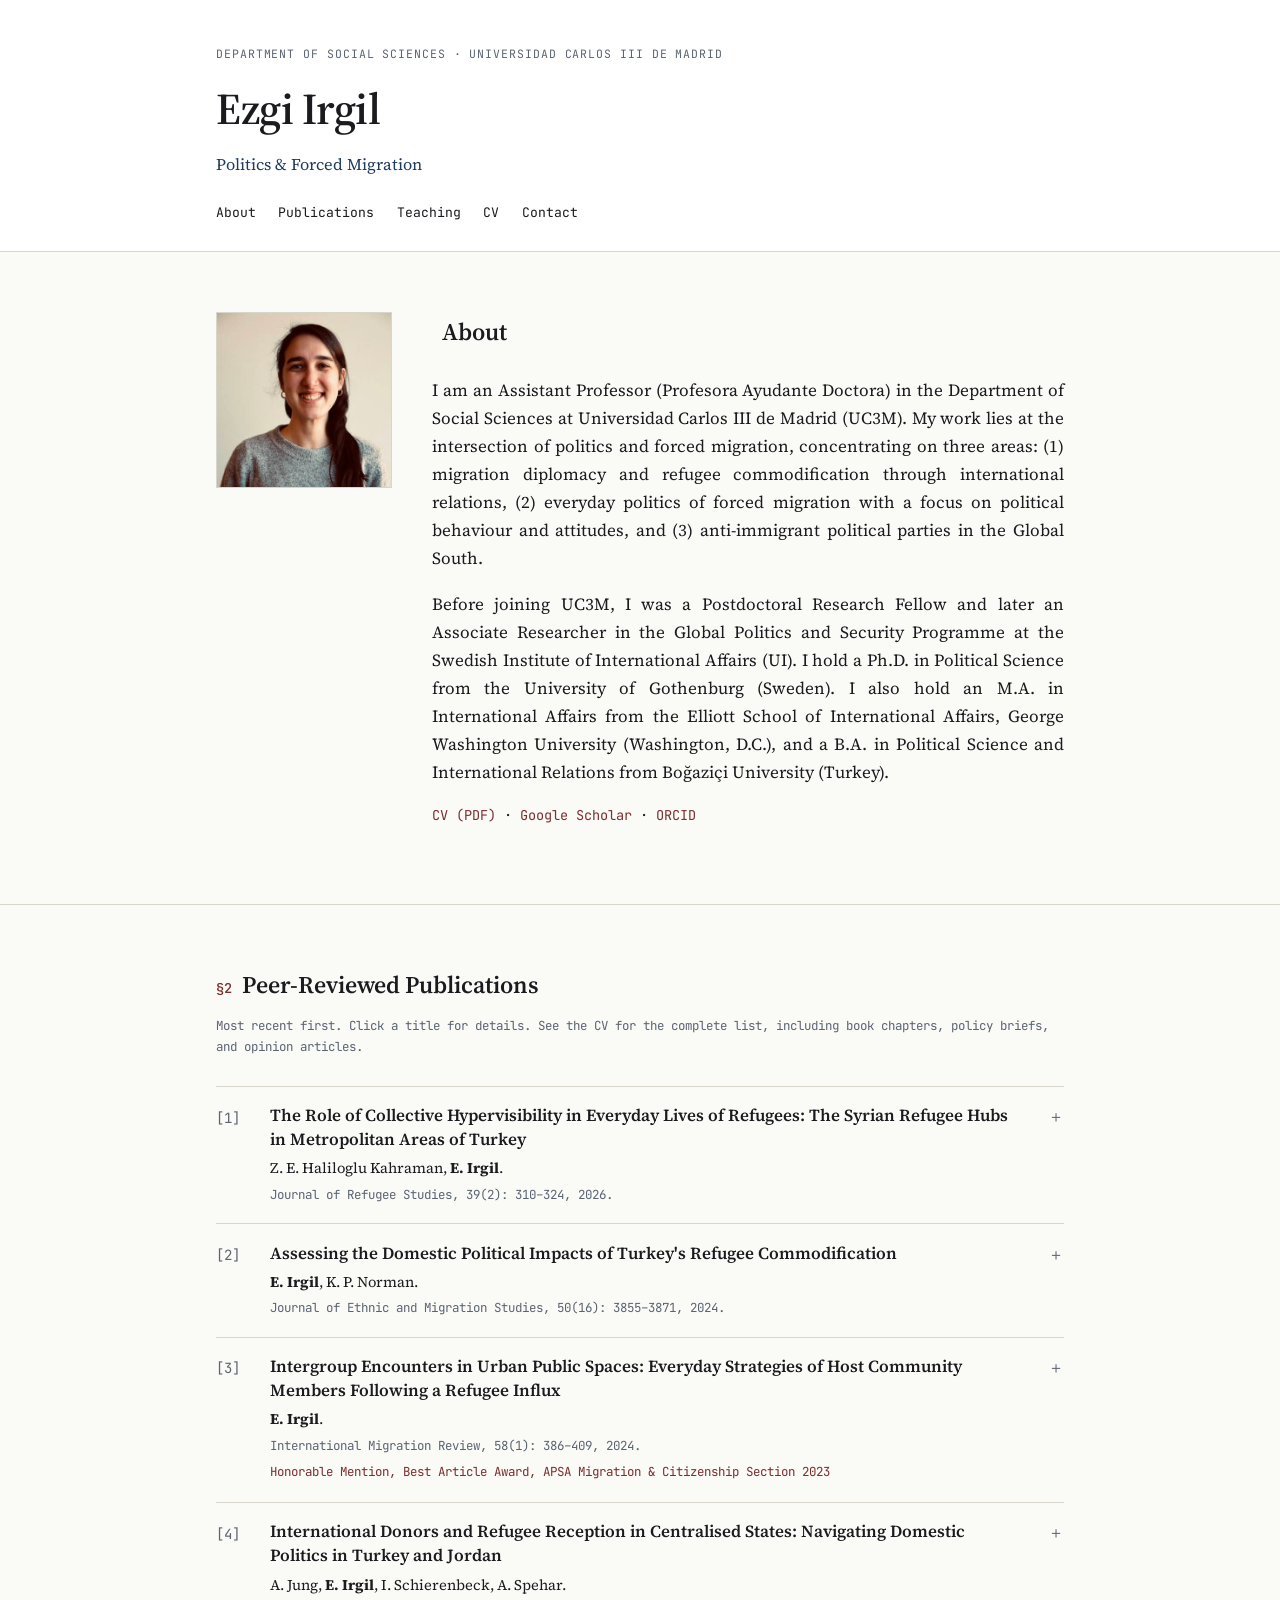
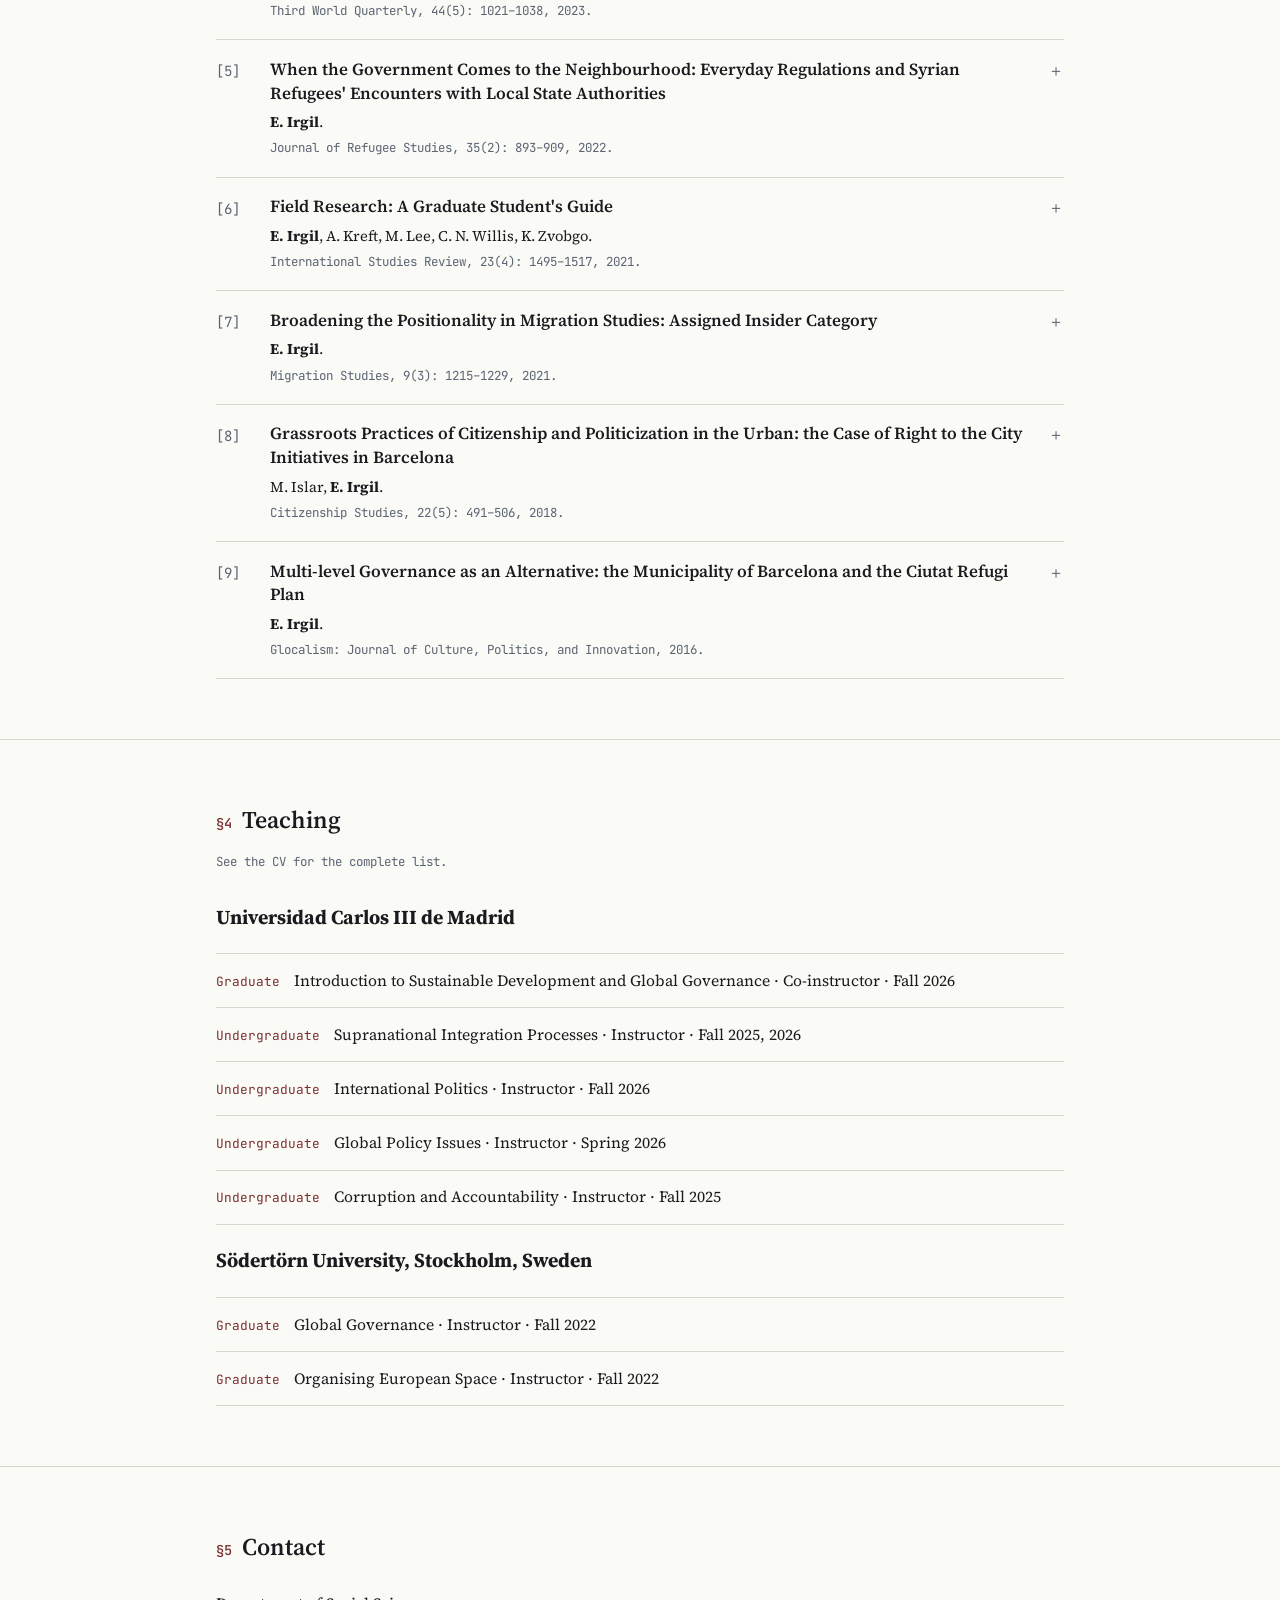
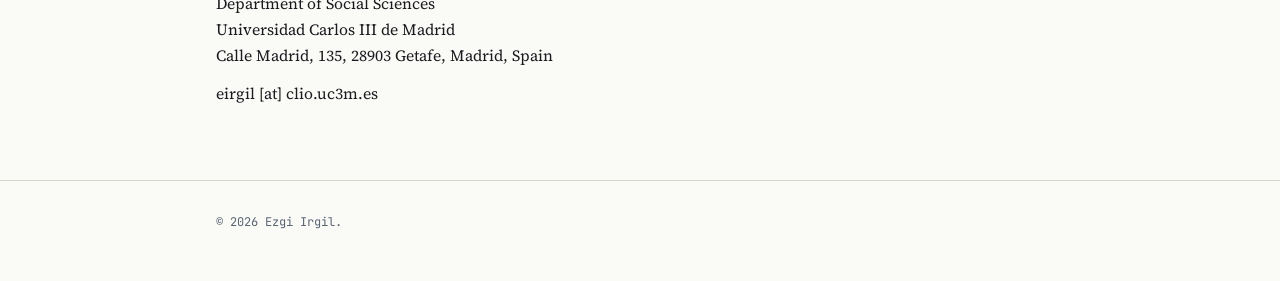
==== index.html @ 21a5f771 "Remove section index from About heading" ====
<!DOCTYPE html>
<html lang="en">
<head>
<meta charset="UTF-8">
<meta name="viewport" content="width=device-width, initial-scale=1.0">
<title>Ezgi Irgil — Academic Website</title>
<meta name="description" content="Academic homepage of Ezgi Irgil, Assistant Professor, Department of Social Sciences, Universidad Carlos III de Madrid.">
<link rel="preconnect" href="https://fonts.googleapis.com">
<link rel="preconnect" href="https://fonts.gstatic.com" crossorigin>
<link href="https://fonts.googleapis.com/css2?family=Source+Serif+4:ital,opsz,wght@0,8..60,400;0,8..60,500;0,8..60,600;0,8..60,700;1,8..60,400&family=JetBrains+Mono:wght@400;500&display=swap" rel="stylesheet">
<link rel="stylesheet" href="style.css">
</head>
<body>

<a class="skip-link" href="#main">Skip to content</a>

<header class="site-header">
  <div class="wrap header-inner">
    <div class="identity">
      <p class="eyebrow">Department of Social Sciences · Universidad Carlos III de Madrid</p>
      <h1>Ezgi Irgil</h1>
      <p class="tagline">Politics &amp; Forced Migration</p>
    </div>
    <nav class="site-nav" aria-label="Primary">
      <ul>
        <li><a href="#about">About</a></li>
        <li><a href="#publications">Publications</a></li>
        <li><a href="#teaching">Teaching</a></li>
        <li><a href="Ezgi_Irgil_CV_03072026.pdf" target="_blank" rel="noopener">CV</a></li>
        <li><a href="#contact">Contact</a></li>
      </ul>
    </nav>
  </div>
</header>

<main id="main">

  <section id="about" class="section about">
    <div class="wrap about-grid">
      <div class="about-photo">
        <div class="photo-frame">
          <img src="photo.JPG" alt="Portrait" onerror="this.parentElement.classList.add('photo-fallback')">
        </div>
      </div>
      <div class="about-copy">
        <h2><span class="section-index"></span> About</h2>
        <p>
          I am an Assistant Professor (Profesora Ayudante Doctora) in the
          Department of Social Sciences at Universidad Carlos III de
          Madrid (UC3M). My work lies at the intersection of politics and forced migration, concentrating on three areas: (1) migration diplomacy and refugee commodification 
          through international relations, (2) everyday politics of forced migration with a focus on political behaviour and attitudes, and (3) anti-immigrant political parties in 
          the Global South.
        </p>
        <p>
          Before joining UC3M, I was a Postdoctoral Research Fellow and later
          an Associate Researcher in the Global Politics and Security
          Programme at the Swedish Institute of International
          Affairs (UI). I hold a Ph.D. in Political Science from the
          University of Gothenburg (Sweden). I also hold an M.A. in International Affairs from the
          Elliott School of International Affairs, George Washington
          University (Washington, D.C.), and a B.A. in Political Science and International
          Relations from Boğaziçi University (Turkey).
        </p>
        <p class="links-line">
          <a href="Ezgi_Irgil_CV_03072026.pdf">CV (PDF)</a>
          <span aria-hidden="true">·</span>
          <a href="https://scholar.google.com/citations?user=ToLmwoIAAAAJ&hl=en" target="_blank" rel="noopener">Google Scholar</a>
          <span aria-hidden="true">·</span>
          <a href="https://orcid.org/0000-0003-2815-4493" target="_blank" rel="noopener">ORCID</a>
        </p>
      </div>
    </div>
  </section>

  <section id="publications" class="section publications">
    <div class="wrap">
      <h2><span class="section-index">§2</span> Peer-Reviewed Publications</h2>
      <p class="section-note">Most recent first. Click a title for details. See the CV for the complete list, including book chapters, policy briefs, and opinion articles.</p>

      <ol class="pub-list">

        <li class="pub-entry" id="pub-1">
          <button class="pub-toggle" aria-expanded="false" aria-controls="abs-1">
            <span class="pub-num">[1]</span>
            <span class="pub-main">
              <span class="pub-title">The Role of Collective Hypervisibility in Everyday Lives of Refugees: The Syrian Refugee Hubs in Metropolitan Areas of Turkey</span>
              <span class="pub-authors">Z. E. Haliloglu Kahraman, <strong>E. Irgil</strong>. </span>
              <span class="pub-venue">Journal of Refugee Studies, 39(2): 310–324, 2026.</span>
            </span>
            <span class="pub-caret" aria-hidden="true">＋</span>
          </button>
          <div class="pub-abstract" id="abs-1" hidden>
            <p>This paper examines refugee hubs that attract heightened scrutiny and opportunities for integration. Focusing on Turkey, we argue these hubs offer a sense of protection and expose refugees to increased control by authorities. Thus, we introduce the concept of collective hypervisibility to analyse how Syrian refugees in two Turkish hubs articulate and perceive their lived experiences through both positive and negative perspectives as a group. Refugees often view these neighbourhoods as shields from typical integration challenges faced by newcomers. However, living in such spaces also renders them targets, as all refugees are perceived as a homogeneous group, ignoring individual differences. By exploring refugee perceptions, we reveal shared dynamics across refugee hubs and offer insights relevant to similar contexts globally.</p>
            <p class="pub-links"><a href="HalilogluKahraman_and_Irgil_2026.pdf">PDF</a></p>
            
          </div>
        </li>

        <li class="pub-entry" id="pub-2">
          <button class="pub-toggle" aria-expanded="false" aria-controls="abs-2">
            <span class="pub-num">[2]</span>
            <span class="pub-main">
              <span class="pub-title">Assessing the Domestic Political Impacts of Turkey's Refugee Commodification</span>
              <span class="pub-authors"><strong>E. Irgil</strong>, K. P. Norman. </span>
              <span class="pub-venue">Journal of Ethnic and Migration Studies, 50(16): 3855–3871, 2024.</span>
            </span>
            <span class="pub-caret" aria-hidden="true">＋</span>
          </button>
          <div class="pub-abstract" id="abs-2" hidden>
            <p>Refugee commodification, or the use of refugee hosting to extract political and economic concessions, has attracted growing scholarly attention in recent years. Yet, studies tend to focus on its international component, neglecting the domestic political space and how these extractions impact domestic political dynamics. To address this gap, we ask: how does refugee commodification influence domestic politics? Our study focuses on the Republican People’s Party (CHP) in Turkey, in order to assess the political implications of refugee commodification within domestic politics. Through a mixed qualitative approach using semi-structured interviews with opposition politicians and an analysis of policy documents, we examine the nexus of international and domestic spheres, assessing how political actors beyond the ruling Justice and Development Party (AKP) engage in, react to, and employ refugee commodification strategies. The findings of this study have implications beyond Turkey, demonstrating the transformative effects of refugee commodification for domestic politics across Global South states.</p>
            <p class="pub-links"><a href="Irgil_and_Norman_2024.pdf">PDF</a></p>
          </div>
        </li>

        <li class="pub-entry" id="pub-3">
          <button class="pub-toggle" aria-expanded="false" aria-controls="abs-3">
            <span class="pub-num">[3]</span>
            <span class="pub-main">
              <span class="pub-title">Intergroup Encounters in Urban Public Spaces: Everyday Strategies of Host Community Members Following a Refugee Influx</span>
              <span class="pub-authors"><strong>E. Irgil</strong>. </span>
              <span class="pub-venue">International Migration Review, 58(1): 386–409, 2024. </span>
              <span class="award">Honorable Mention, Best Article Award, APSA Migration &amp; Citizenship Section 2023</span></span>
            </span>
            <span class="pub-caret" aria-hidden="true">＋</span>
          </button>
          <div class="pub-abstract" id="abs-3" hidden>
            <p>Some host community members (HCMs) develop positive attitudes toward refugees, while others do not. The current literature on perceptions of refugees offers different explanations for these varied responses to intergroup encounters (positive contact, negative contact, and exposure). 
              Nevertheless, few scholars have examined the outcomes of intergroup relations at the microlevel to better understand the various impacts of intergroup encounters 
              between HCMs and refugees. Even fewer scholars have focused on the everyday implications of HCMs’ attitudes toward refugees in response to changing local demographics. 
              In this article, I argue that in addition to the type of intergroup encounters, the locations where these encounters occur at the neighborhood level serve as a critical 
              factor in understanding HCMs’ sociospatial attitudes or their attitudes toward refugees at the microlevel of everyday life. In doing so, I introduce the concept of "everyday strategies" to describe the sociospatial attitudes that HCMs adopt in different types of urban public spaces following their encounters with refugees in neighborhoods that have experienced a large refugee influx. Empirically, the analysis draws on interviews conducted with 60 HCMs in Bursa, Turkey, in 2018 and, through the concept of everyday strategies, extends the literature on HCMs’ attitudes regarding refugees. Overall, this article contributes to the wider study
              of international migration by detailing the influence of microlevel intergroup encounters on HCMs’ sociospatial attitudes in a South-South forced migration context.</p>
            <p class="pub-links"><a href="Irgil_2024_Intergroup.pdf">PDF</a></p>
          </div>
        </li>

        <li class="pub-entry" id="pub-4">
          <button class="pub-toggle" aria-expanded="false" aria-controls="abs-4">
            <span class="pub-num">[4]</span>
            <span class="pub-main">
              <span class="pub-title">International Donors and Refugee Reception in Centralised States: Navigating Domestic Politics in Turkey and Jordan</span>
              <span class="pub-authors">A. Jung, <strong>E. Irgil</strong>, I. Schierenbeck, A. Spehar. </span>
              <span class="pub-venue">Third World Quarterly, 44(5): 1021–1038, 2023.</span>
            </span>
            <span class="pub-caret" aria-hidden="true">＋</span>
          </button>
          <div class="pub-abstract" id="abs-4" hidden>
            <p>The reception of Syrian refugees has dominated negotiations between neighbouring host states, such as Jordan and Turkey, and donors in the Global North. Despite the growing literature on external funding, how international stakeholders navigate the domestic context is understudied. This article employs the lens of depoliticisation and analyses tools employed by international stakeholders manoeuvring domestic contexts in centralised states. We argue that international stakeholders adopt a depoliticised approach that portrays them and the actors they work with as service providers while working with national governments that engage in rent-seeking. Drawing on semi-structured interviews with donors and international non-governmental organisations (INGOs) as international stakeholders in Jordan and Turkey, the contribution of the article is two-fold. First, although the ‘local’ is ever present in policy and research discussions, research and policy often conflate regional organisations, national governments and municipalities. We therefore further disentangle the power relations between the various actors categorised as ‘local’. Second, we offer a conceptual understanding 
              of how international stakeholders navigate the dynamics of local power relations and the domestic politics in centralised states with rent-seeking behaviours.</p>
            <p class="pub-links"><a href="Jung_Irgil_Schierenbeck_and_Spehar_2023.pdf">PDF</a></p>
          </div>
        </li>

        <li class="pub-entry" id="pub-5">
          <button class="pub-toggle" aria-expanded="false" aria-controls="abs-5">
            <span class="pub-num">[5]</span>
            <span class="pub-main">
              <span class="pub-title">When the Government Comes to the Neighbourhood: Everyday Regulations and Syrian Refugees' Encounters with Local State Authorities</span>
              <span class="pub-authors"><strong>E. Irgil</strong>. </span>
              <span class="pub-venue">Journal of Refugee Studies, 35(2): 893–909, 2022.</span>
            </span>
            <span class="pub-caret" aria-hidden="true">＋</span>
          </button>
          <div class="pub-abstract" id="abs-5" hidden>
            <p>How do refugees perceive the regulations of government officials in their neighbourhoods? To answer this question, I introduce the concept of "everyday regulations" and define it as all practices, formal and informal, implemented by local authorities to manage, organise, and control refugees’ daily lives within neighbourhood spaces. I support my concept with an empirical analysis based on 40 semi-structured interviews with Syrian shop owners and shop workers in Bursa, Turkey, conducted in September and October 2019. I analyse perceptions related to two types of everyday regulations: (1) Syrian shop visits by the municipal police (Zabıta) and (2) handouts distributed in the neighbourhood by the provincial directorate of security (Emniyet Müdürlüğü). My findings reveal that Syrian shop owners perceive everyday regulations as both discriminatory and acceptable. Those with discriminatory perceptions assess these regulations in terms of exclusionary treatment by local authorities, while those whose perceptions label encounters with government officials as acceptable associate these interactions with learning Turkey’s customs and laws. By detailing the differences 
              in refugees’ perceptions of local refugee governance, this study unveils potential explanations for why some local refugee policies are perceived better than others.</p>
            <p class="pub-links"><a href="Irgil_2022_Neighbourhood.pdf">PDF</a></p>
          </div>
        </li>

        <li class="pub-entry" id="pub-6">
          <button class="pub-toggle" aria-expanded="false" aria-controls="abs-6">
            <span class="pub-num">[6]</span>
            <span class="pub-main">
              <span class="pub-title">Field Research: A Graduate Student's Guide</span>
              <span class="pub-authors"><strong>E. Irgil</strong>, A. Kreft, M. Lee, C. N. Willis, K. Zvobgo. </span>
              <span class="pub-venue">International Studies Review, 23(4): 1495–1517, 2021.</span>
            </span>
            <span class="pub-caret" aria-hidden="true">＋</span>
          </button>
          <div class="pub-abstract" id="abs-6" hidden>
            <p>What is field research? Is it just for qualitative scholars? Must it be done in a foreign country? How much time in the field is “enough”? A lack of disciplinary consensus on what constitutes “field research” or “fieldwork” has left graduate students in political science underinformed and thus underequipped to leverage site-intensive research to address issues of interest and urgency across the subfields. Uneven training in Ph.D. programs has also left early-career researchers underprepared for the logistics of fieldwork, from developing networks and effective sampling strategies to building respondents’ trust, and related issues of funding, physical safety, mental health, research ethics, and crisis response. Based on the experience of five junior scholars, this paper offers answers to questions that graduate students puzzle over, often without the 
              benefit of others’ “lessons learned.” This practical guide engages theory and praxis, in support of an epistemologically and methodologically pluralistic discipline.</p>
            <p class="pub-links"><a href="Irgil_Kreft_Lee_Willis_and_Zvobgo_2021.pdf">PDF</a></p>
          </div>
        </li>

        <li class="pub-entry" id="pub-7">
          <button class="pub-toggle" aria-expanded="false" aria-controls="abs-7">
            <span class="pub-num">[7]</span>
            <span class="pub-main">
              <span class="pub-title">Broadening the Positionality in Migration Studies: Assigned Insider Category</span>
              <span class="pub-authors"><strong>E. Irgil</strong>. </span>
              <span class="pub-venue">Migration Studies, 9(3): 1215–1229, 2021.</span> 
            </span>
            <span class="pub-caret" aria-hidden="true">＋</span>
          </button>
          <div class="pub-abstract" id="abs-7" hidden>
            <p>This article contributes to the debates on positionality in migration studies by introducing "assigned insider" as a new category. I define it as a position when both the interviewees and the researcher are of the same local origin in which the researcher is considered ‘an insider of the host community’ and the interview questions are about a migrant group. I developed this category based on interviews with host community members during my field study in Bursa, Turkey, where I was born and raised. Previous studies focused on the researcher being an insider from a migrant community or being an outsider conducting research on a migrant community different from his/her own. Assigned insider has two elements that require it to be considered differently: same local origin operates as an overriding feature that goes beyond ethnicity and the interviewees being from the host community involves different ethical aspects than that from a migrant community. I argue that these reflect on the researcher during the interviews through active and passive discontent manifestations of the interviewees. While the former emphasises the direct confrontations of the interviewees
              that lead them to ‘correct’ the researcher, the latter manifests itself through non-verbal ways, which can result in refraining from answering questions.</p>
            <p class="pub-links"><a href="Irgil_2021_Positionality.pdf">PDF</a></p>
          </div>
        </li>

        <li class="pub-entry" id="pub-8">
          <button class="pub-toggle" aria-expanded="false" aria-controls="abs-8">
            <span class="pub-num">[8]</span>
            <span class="pub-main">
              <span class="pub-title">Grassroots Practices of Citizenship and Politicization in the Urban: the Case of Right to the City Initiatives in Barcelona</span>
              <span class="pub-authors">M. Islar, <strong>E. Irgil</strong>. </span>
              <span class="pub-venue">Citizenship Studies, 22(5): 491–506, 2018.</span>
            </span>
            <span class="pub-caret" aria-hidden="true">＋</span>
          </button>
          <div class="pub-abstract" id="abs-8" hidden>
            <p>This article aims to produce an analysis of the politicization of the citizens after Spain’s Indignados movement from a citizenship framework. The article suggests that claiming the right to the city involves more than issues of access to urban amenities: it is also about claiming the right to participate in the formation and transformation of the city and the right to appropriate the city center. This positions these rights within the larger issue of citizenship by defining it as a collective practice rather than a state-sanctioned status. Our analysis is based on the empirical evidence derived from the semi-structured interviews, 
              politicians’ speeches, information based on media resources and official websites, and participant observation during three months of fieldwork in Barcelona in 2016.</p>
            <p class="pub-links"><a href="Islar_and_Irgil_2018.pdf">PDF</a></p>
          </div>
        </li>

        <li class="pub-entry" id="pub-9">
          <button class="pub-toggle" aria-expanded="false" aria-controls="abs-9">
            <span class="pub-num">[9]</span>
            <span class="pub-main">
              <span class="pub-title">Multi-level Governance as an Alternative: the Municipality of Barcelona and the Ciutat Refugi Plan</span>
              <span class="pub-authors"><strong>E. Irgil</strong>. </span>
              <span class="pub-venue">Glocalism: Journal of Culture, Politics, and Innovation, 2016.</span>
            </span>
            <span class="pub-caret" aria-hidden="true">＋</span>
          </button>
          <div class="pub-abstract" id="abs-9" hidden>
            <p>This paper analyses the response of the Municipality of Barcelona to the Syrian refugee crisis in Europe as an alternative solution that challenges the national government’s restrictive approach. This response introduces the Ciutat Refugi Plan with a city-to-city network at the municipal level that involves other European cities in creating safe routes for refugees at the local government level. In line with multi-level governance theory, I argue that central governments’ inaction has pressured local governments to take action during the Syrian refugee influx. Relying on the influence of local government networks, the Municipality of Barcelona uses discourse as a tool of action in opening discursive spaces for humanitarian political responses to the refugee crisis. Using critical discourse analysis, I test this argument by examining in-depth interviews, speeches of people in power that have appeared in news articles, and statements on official websites.</p>
            <p class="pub-links"><a href="Irgil_2016_MLG.pdf">PDF</a></p>
          </div>
        </li>

      </ol>
    </div>
  </section>

  <section id="teaching" class="section teaching">
    <div class="wrap">
      <h2><span class="section-index">§4</span> Teaching</h2>
<p class="section-note">See the CV for the complete list.</p>

      <h3 class="teaching-group">Universidad Carlos III de Madrid</h3>
      <ul class="teaching-list">
        <li><span class="course-code">Graduate</span> Introduction to Sustainable Development and Global Governance · Co-instructor · Fall 2026</li>
        <li><span class="course-code">Undergraduate</span> Supranational Integration Processes · Instructor · Fall 2025, 2026</li>
        <li><span class="course-code">Undergraduate</span> International Politics · Instructor · Fall 2026</li>
        <li><span class="course-code">Undergraduate</span> Global Policy Issues · Instructor · Spring 2026</li>
        <li><span class="course-code">Undergraduate</span> Corruption and Accountability · Instructor · Fall 2025</li>
      </ul>

      <h3 class="teaching-group">Södertörn University, Stockholm, Sweden</h3>
      <ul class="teaching-list">
        <li><span class="course-code">Graduate</span> Global Governance · Instructor · Fall 2022</li>
        <li><span class="course-code">Graduate</span> Organising European Space · Instructor · Fall 2022</li>
      </ul>

    </div>
  </section>

  <section id="contact" class="section contact">
    <div class="wrap">
      <h2><span class="section-index">§5</span> Contact</h2>
      <address>
        <p>Department of Social Sciences<br>
        Universidad Carlos III de Madrid<br>
        Calle Madrid, 135, 28903 Getafe, Madrid, Spain</p>
        <p><a></a> eirgil [at] clio.uc3m.es </a></p>
      </address>
    </div>
  </section>

</main>

<footer class="site-footer">
  <div class="wrap">
    <p>© <span id="year"></span> Ezgi Irgil.</p>
  </div>
</footer>

<script src="script.js"></script>
</body>
</html>
---- style.css ----
/* ==========================================================================
   Design tokens
   ========================================================================== */
:root{
  --paper: #FAFAF7;
  --paper-raised: #FFFFFF;
  --ink: #1B1B1F;
  --navy: #1F3A5F;
  --oxblood: #7A2E2E;
  --slate: #5B6472;
  --hairline: #D8D5CC;

  --font-display: "Source Serif 4", Georgia, serif;
  --font-body: "Source Serif 4", Georgia, serif;
  --font-mono: "JetBrains Mono", ui-monospace, Menlo, Consolas, monospace;

  --measure: 42rem;
  --wrap: 56rem;
}

*{ box-sizing: border-box; }
html{ scroll-behavior: smooth; }

body{
  margin: 0;
  background: var(--paper);
  color: var(--ink);
  font-family: var(--font-body);
  font-size: 17px;
  line-height: 1.65;
  -webkit-font-smoothing: antialiased;
}

.wrap{
  max-width: var(--wrap);
  margin: 0 auto;
  padding: 0 1.5rem;
}

.about-copy p {
  text-align: justify;
  text-justify: inter-word;
  hyphens: auto;
  -webkit-hyphens: auto;
  -moz-hyphens: auto;
  hyphenate-limit-chars: 6 3 3;
  overflow-wrap: break-word;
}

/* keep the last line of a justified paragraph left-aligned, not stretched */
.about-copy p::after {
  content: "";
}

a{ color: var(--oxblood); text-decoration-thickness: 1px; text-underline-offset: 3px; }
a:hover{ color: var(--navy); }
a:focus-visible, button:focus-visible{
  outline: 2px solid var(--navy);
  outline-offset: 3px;
}

.skip-link{
  position: absolute; left: -999px; top: 0;
  background: var(--navy); color: #fff; padding: .6rem 1rem; z-index: 100;
}
.skip-link:focus{ left: 1rem; top: 1rem; }

.placeholder{
  background: linear-gradient(transparent 60%, #f0e3d0 60%);
  padding: 0 .1em;
}

/* ==========================================================================
   Header
   ========================================================================== */
.site-header{
  border-bottom: 1px solid var(--hairline);
  background: var(--paper-raised);
  padding: 2.75rem 0 1.75rem;
}
.header-inner{
  display: flex;
  flex-wrap: wrap;
  justify-content: space-between;
  align-items: flex-end;
  gap: 1.5rem;
}
.eyebrow{
  font-family: var(--font-mono);
  font-size: .72rem;
  letter-spacing: .08em;
  text-transform: uppercase;
  color: var(--slate);
  margin: 0 0 .6rem;
}
.identity h1{
  font-family: var(--font-display);
  font-weight: 600;
  font-size: clamp(2rem, 4vw, 2.75rem);
  margin: 0 0 .35rem;
  letter-spacing: -0.01em;
}
.tagline{
  margin: 0;
  color: var(--navy);
  font-size: 1.02rem;
}
.site-nav ul{
  list-style: none;
  display: flex;
  gap: 1.4rem;
  margin: 0;
  padding: 0;
  font-family: var(--font-mono);
  font-size: .82rem;
}
.site-nav a{
  color: var(--ink);
  text-decoration: none;
  border-bottom: 1px solid transparent;
  padding-bottom: 2px;
}
.site-nav a:hover{
  color: var(--oxblood);
  border-bottom-color: var(--oxblood);
}

/* ==========================================================================
   Section scaffolding — the "§" numbering is the paper's own cross-reference
   convention, echoed in the nav and headings.
   ========================================================================== */
.section{
  padding: 3.75rem 0;
  border-bottom: 1px solid var(--hairline);
}
.section h2{
  font-family: var(--font-display);
  font-size: 1.5rem;
  font-weight: 600;
  margin: 0 0 1.5rem;
  display: flex;
  align-items: baseline;
  gap: .65rem;
}
.section-index{
  font-family: var(--font-mono);
  font-size: .85rem;
  font-weight: 500;
  color: var(--oxblood);
}
.section-note{
  font-family: var(--font-mono);
  font-size: .78rem;
  color: var(--slate);
  margin-top: -.75rem;
  margin-bottom: 1.75rem;
}

/* ==========================================================================
   About
   ========================================================================== */
.about-grid{
  display: grid;
  grid-template-columns: 11rem 1fr;
  gap: 2.5rem;
  align-items: start;
}
.photo-frame{
  aspect-ratio: 1;
  border: 1px solid var(--hairline);
  background: #EFEBE2;
  overflow: hidden;
}
.photo-frame img{ width: 100%; height: 100%; object-fit: cover; display: block; }
.photo-fallback img{ display: none; }
.photo-fallback{
  display: flex; align-items: center; justify-content: center;
}
.photo-fallback::after{
  content: "photo";
  font-family: var(--font-mono);
  font-size: .75rem;
  color: var(--slate);
}
.about-copy p{ max-width: var(--measure); margin: 0 0 1.1rem; }
.links-line{
  font-family: var(--font-mono);
  font-size: .85rem;
}
.links-line a{ text-decoration: none; }
.links-line a:hover{ text-decoration: underline; }

/* ==========================================================================
   Publications — the signature element: an actual bibliography
   ========================================================================== */
.pub-list{
  list-style: none;
  margin: 0; padding: 0;
  counter-reset: pub;
  border-top: 1px solid var(--hairline);
}
.pub-entry{
  border-bottom: 1px solid var(--hairline);
}
.pub-toggle{
  all: unset;
  display: grid;
  grid-template-columns: 2.5rem 1fr 1.5rem;
  gap: .9rem;
  width: 100%;
  padding: 1.1rem 0;
  cursor: pointer;
  align-items: start;
}
.pub-toggle:hover .pub-title{ color: var(--oxblood); }
.pub-num{
  font-family: var(--font-mono);
  color: var(--slate);
  font-size: .88rem;
  padding-top: .15rem;
}
.pub-main{ display: block; }
.pub-title{
  display: block;
  font-family: var(--font-display);
  font-size: 1.06rem;
  font-weight: 600;
  color: var(--ink);
  line-height: 1.4;
}
.pub-authors{
  display: block;
  font-size: .92rem;
  color: var(--ink);
  margin-top: .3rem;
}
.pub-venue{
  display: block;
  font-family: var(--font-mono);
  font-size: .78rem;
  color: var(--slate);
  margin-top: .25rem;
}
.award{
  color: var(--oxblood);
  font-family: var(--font-mono);
  font-size: .78rem;
}
.pub-caret{
  font-family: var(--font-mono);
  color: var(--slate);
  font-size: 1rem;
  text-align: right;
  transition: transform .15s ease;
}
.pub-toggle[aria-expanded="true"] .pub-caret{
  transform: rotate(45deg);
  color: var(--oxblood);
}
.pub-abstract{
  padding: 0 0 1.4rem 3.4rem;
  max-width: var(--measure);
}
.pub-abstract p{ margin: 0 0 .7rem; font-size: .95rem; color: var(--ink); }
.pub-links{
  font-family: var(--font-mono);
  font-size: .8rem;
}
.pub-links a{ text-decoration: none; }
.pub-links a:hover{ text-decoration: underline; }

/* ==========================================================================
   CV timeline
   ========================================================================== */
.timeline{
  list-style: none;
  margin: 0; padding: 0;
  border-top: 1px solid var(--hairline);
}
.timeline li{
  display: grid;
  grid-template-columns: 9rem 1fr;
  gap: 1rem;
  padding: .9rem 0;
  border-bottom: 1px solid var(--hairline);
}
.tl-date{
  font-family: var(--font-mono);
  font-size: .8rem;
  color: var(--slate);
  padding-top: .1rem;
}
.tl-body{ font-size: .98rem; }
.cv-link{
  margin-top: 1.25rem;
  font-family: var(--font-mono);
  font-size: .85rem;
}
.cv-link a{ text-decoration: none; }
.cv-link a:hover{ text-decoration: underline; }

/* ==========================================================================
   Teaching
   ========================================================================== */
.teaching-list{
  list-style: none;
  margin: 0; padding: 0;
  border-top: 1px solid var(--hairline);
}
.teaching-list li{
  padding: .85rem 0;
  border-bottom: 1px solid var(--hairline);
  font-size: .98rem;
}
.course-code{
  font-family: var(--font-mono);
  font-size: .8rem;
  color: var(--oxblood);
  margin-right: .6rem;
}

/* ==========================================================================
   Contact & footer
   ========================================================================== */
address{ font-style: normal; font-size: .98rem; }
address p{ margin: 0 0 .8rem; }

.site-footer{
  padding: 2rem 0 3rem;
}
.site-footer p{
  font-family: var(--font-mono);
  font-size: .75rem;
  color: var(--slate);
  margin: 0;
}

/* ==========================================================================
   Motion & responsiveness
   ========================================================================== */
@media (prefers-reduced-motion: reduce){
  html{ scroll-behavior: auto; }
  .pub-caret{ transition: none; }
}

@media (max-width: 640px){
  .header-inner{ flex-direction: column; align-items: flex-start; }
  .site-nav ul{ flex-wrap: wrap; gap: 1rem; }
  .about-grid{ grid-template-columns: 1fr; }
  .photo-frame{ width: 8rem; }
  .pub-toggle{ grid-template-columns: 2rem 1fr 1.2rem; }
  .pub-abstract{ padding-left: 2.2rem; }
  .timeline li{ grid-template-columns: 1fr; gap: .25rem; }
}
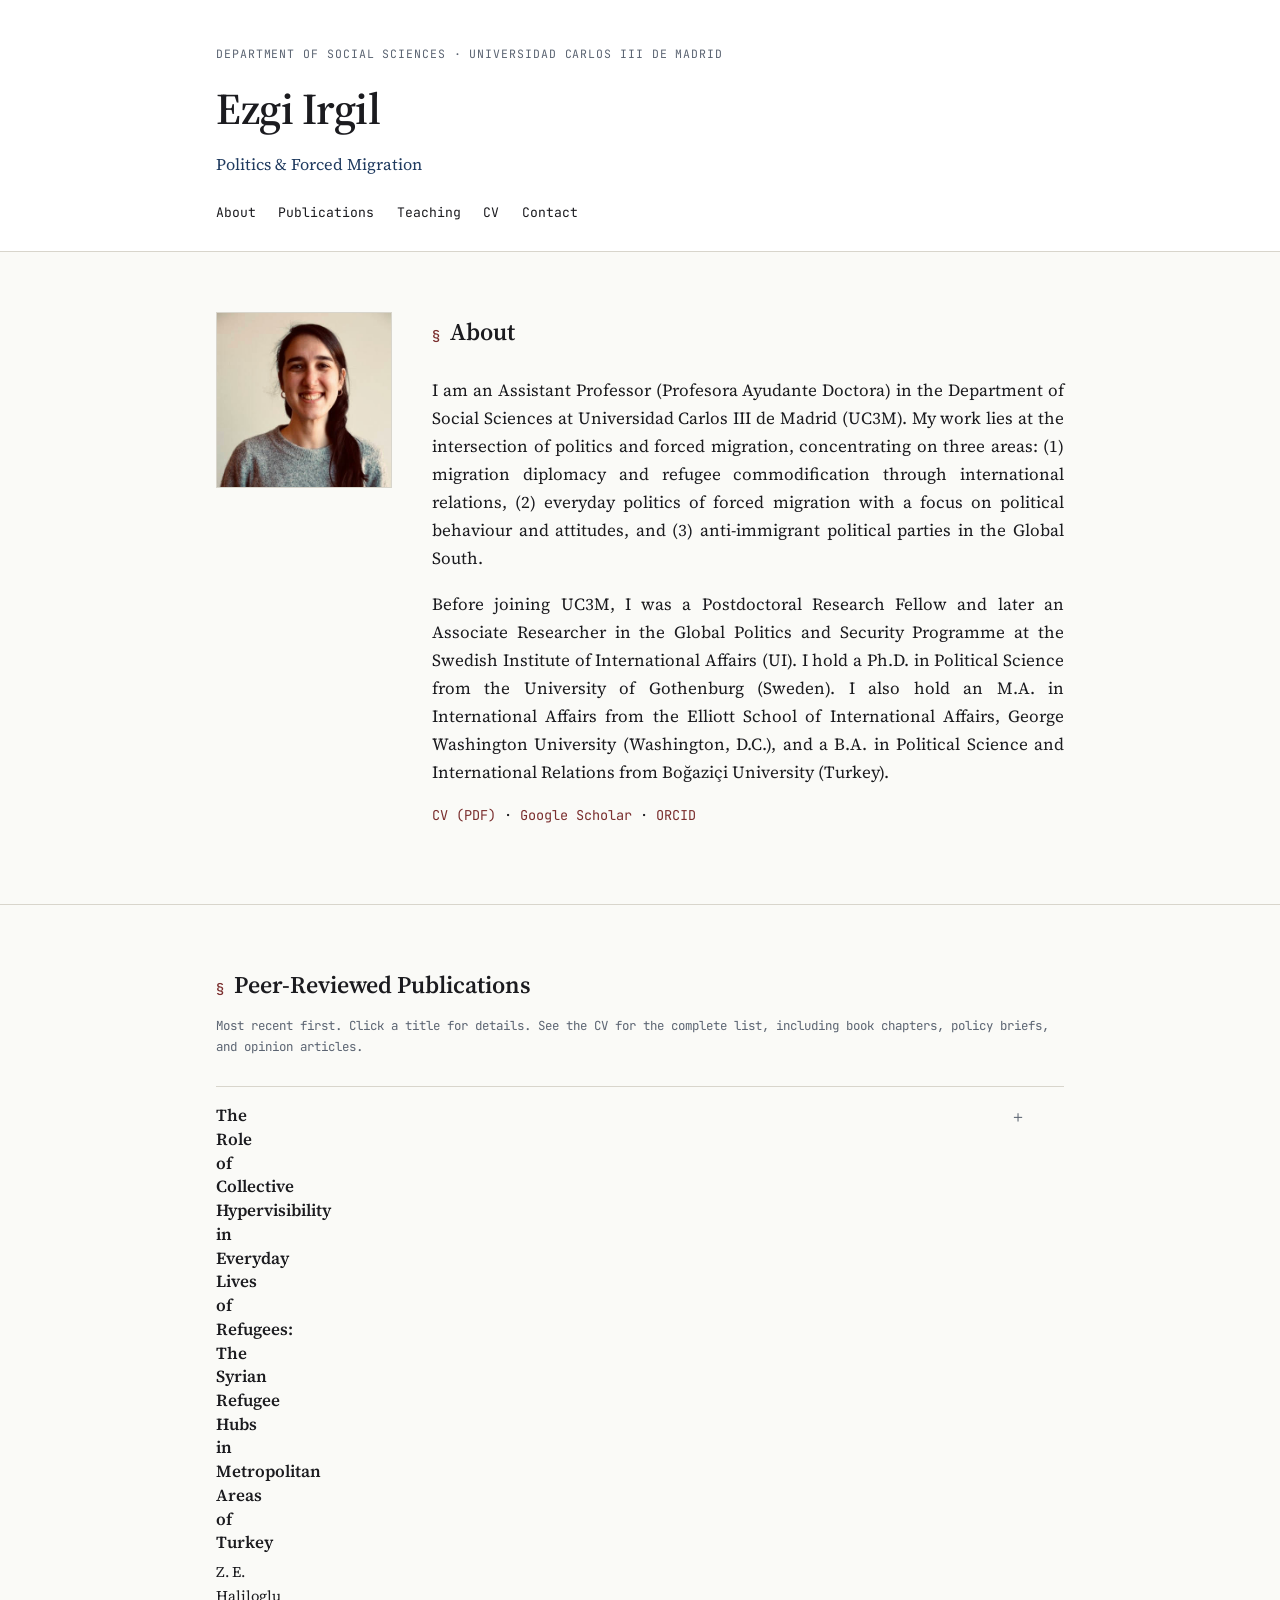
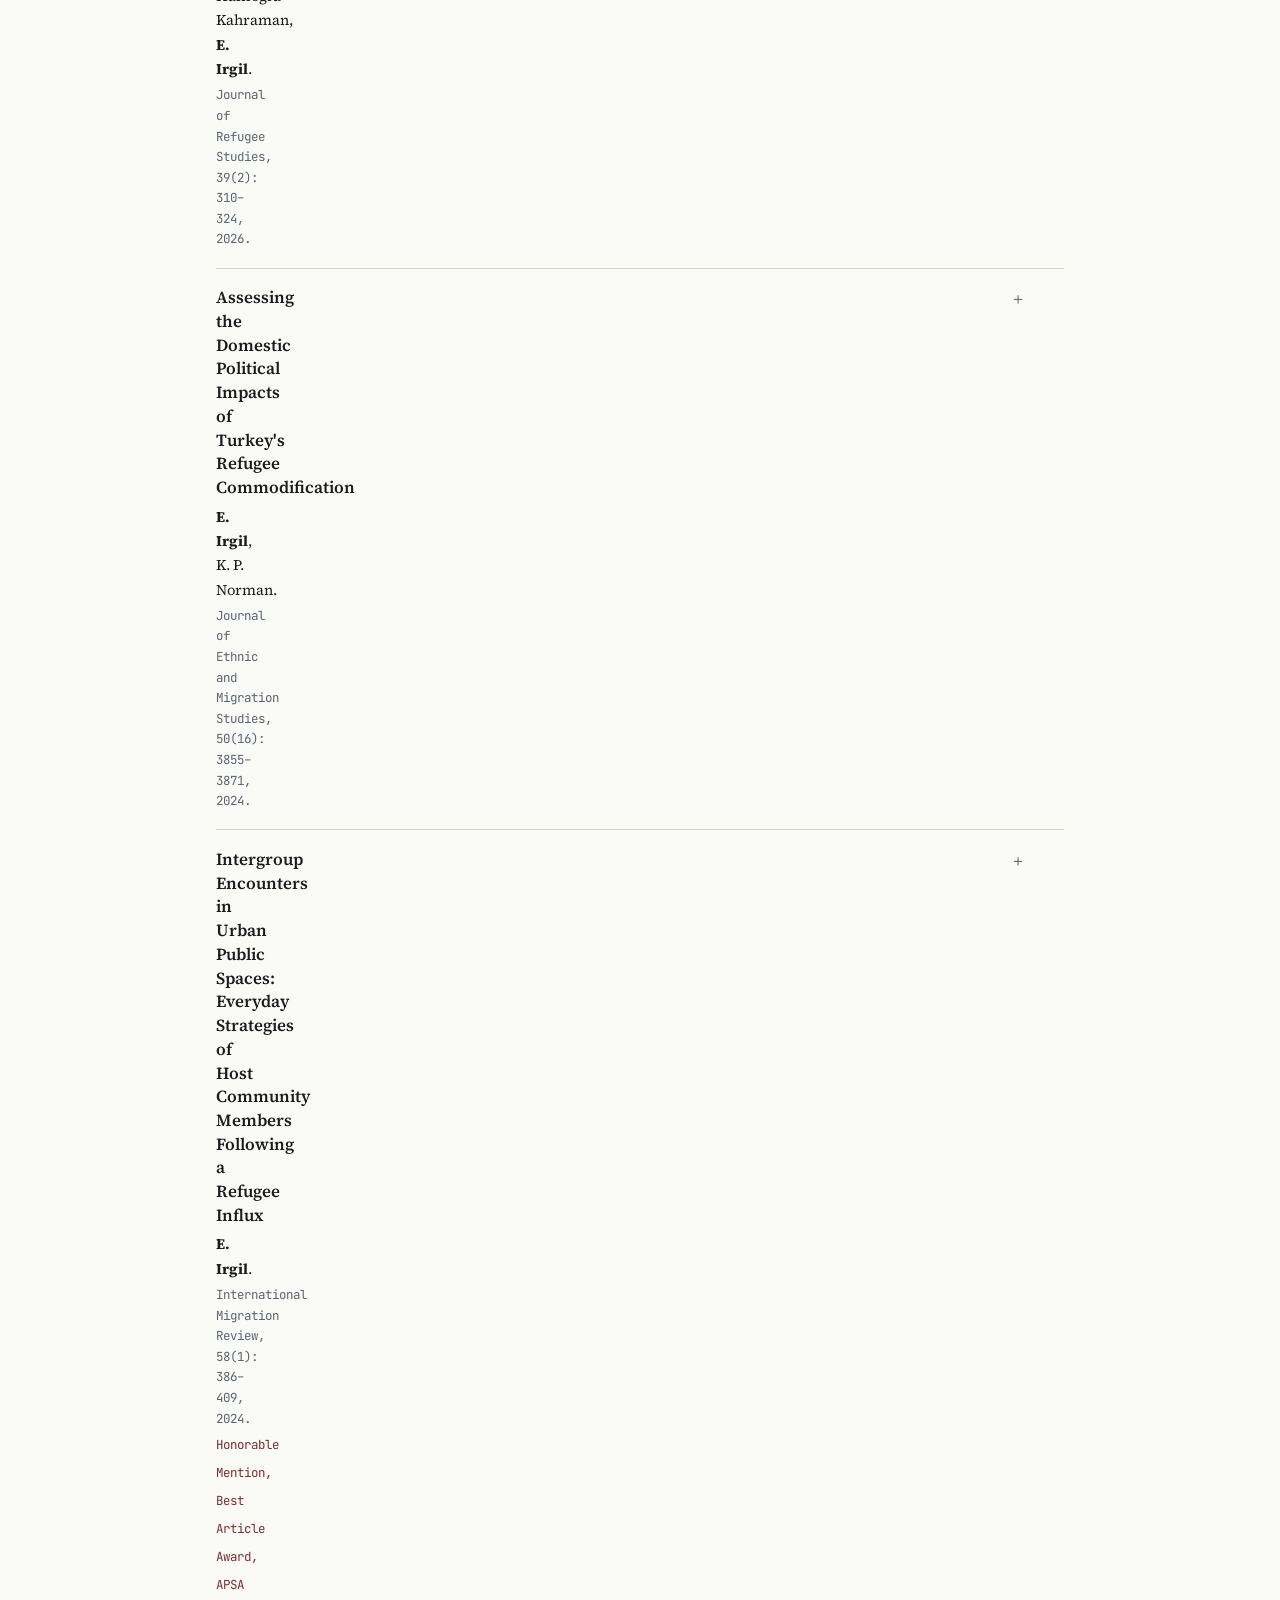
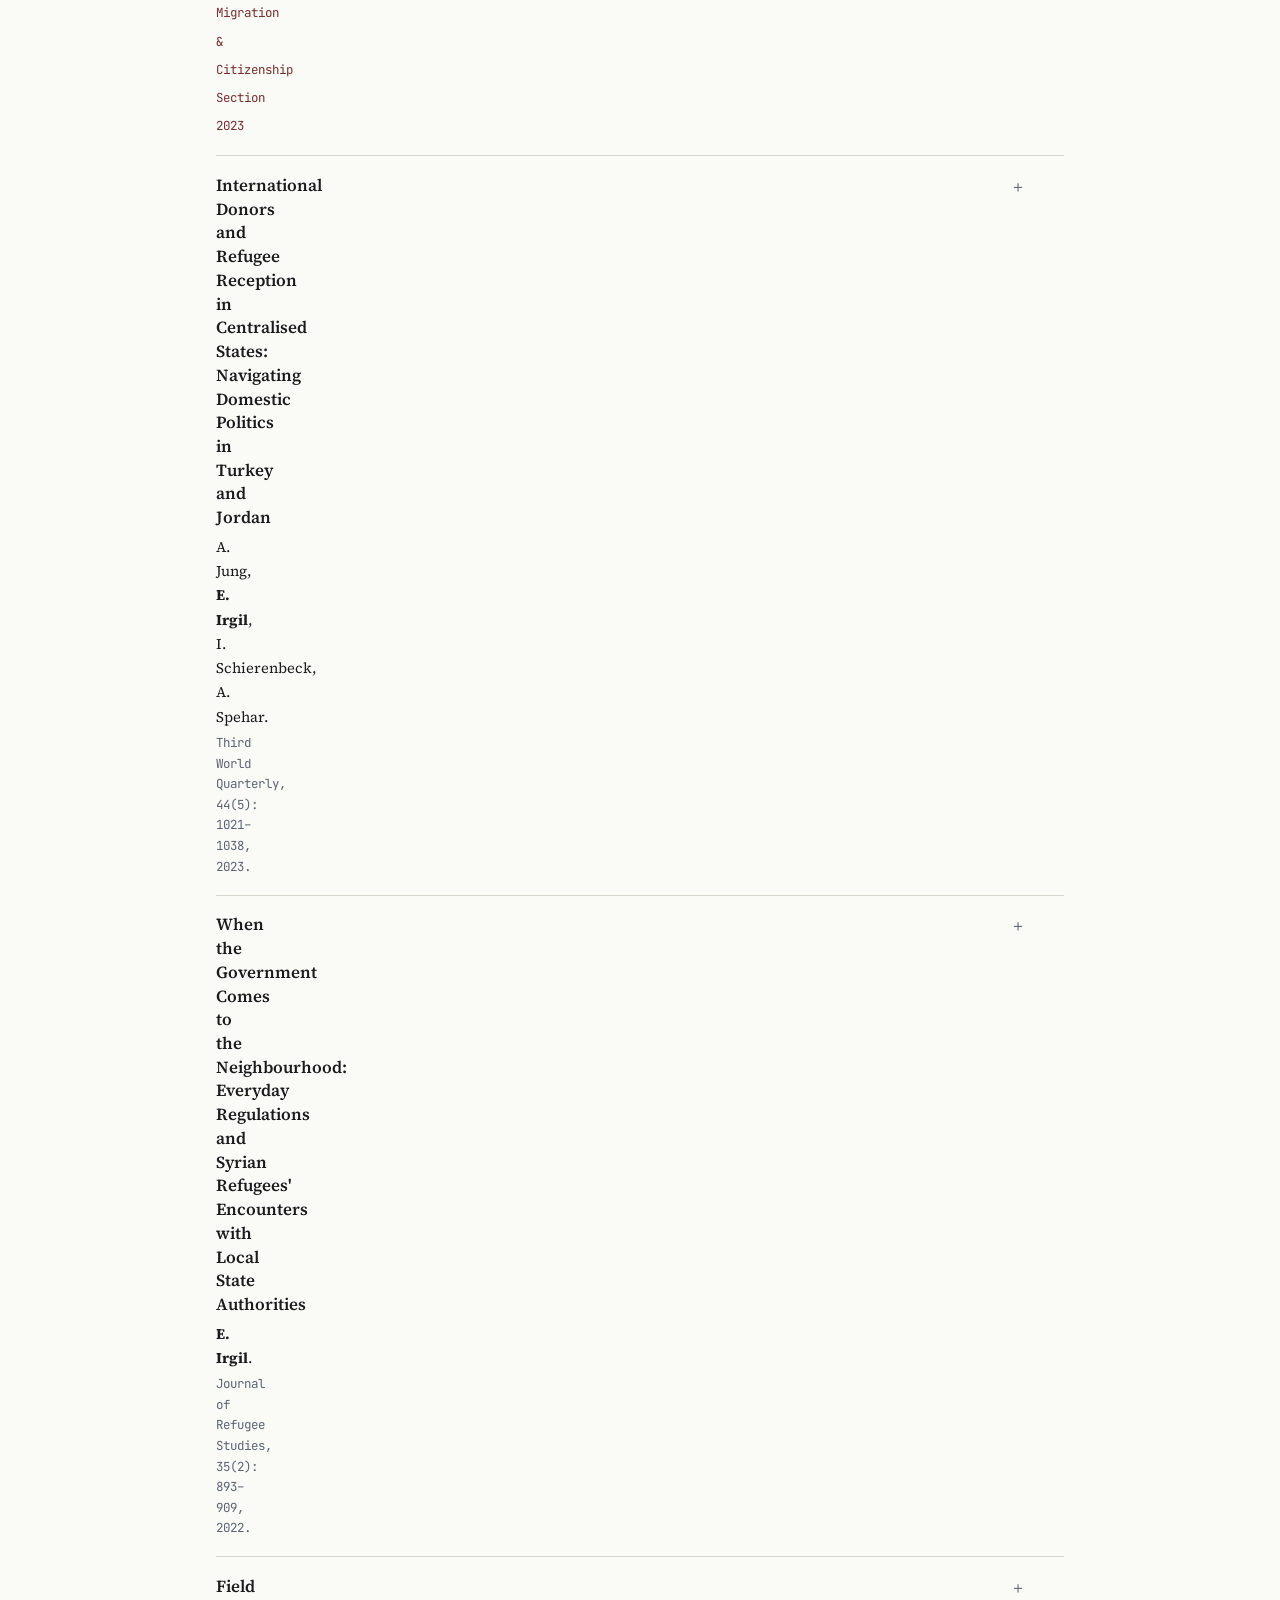
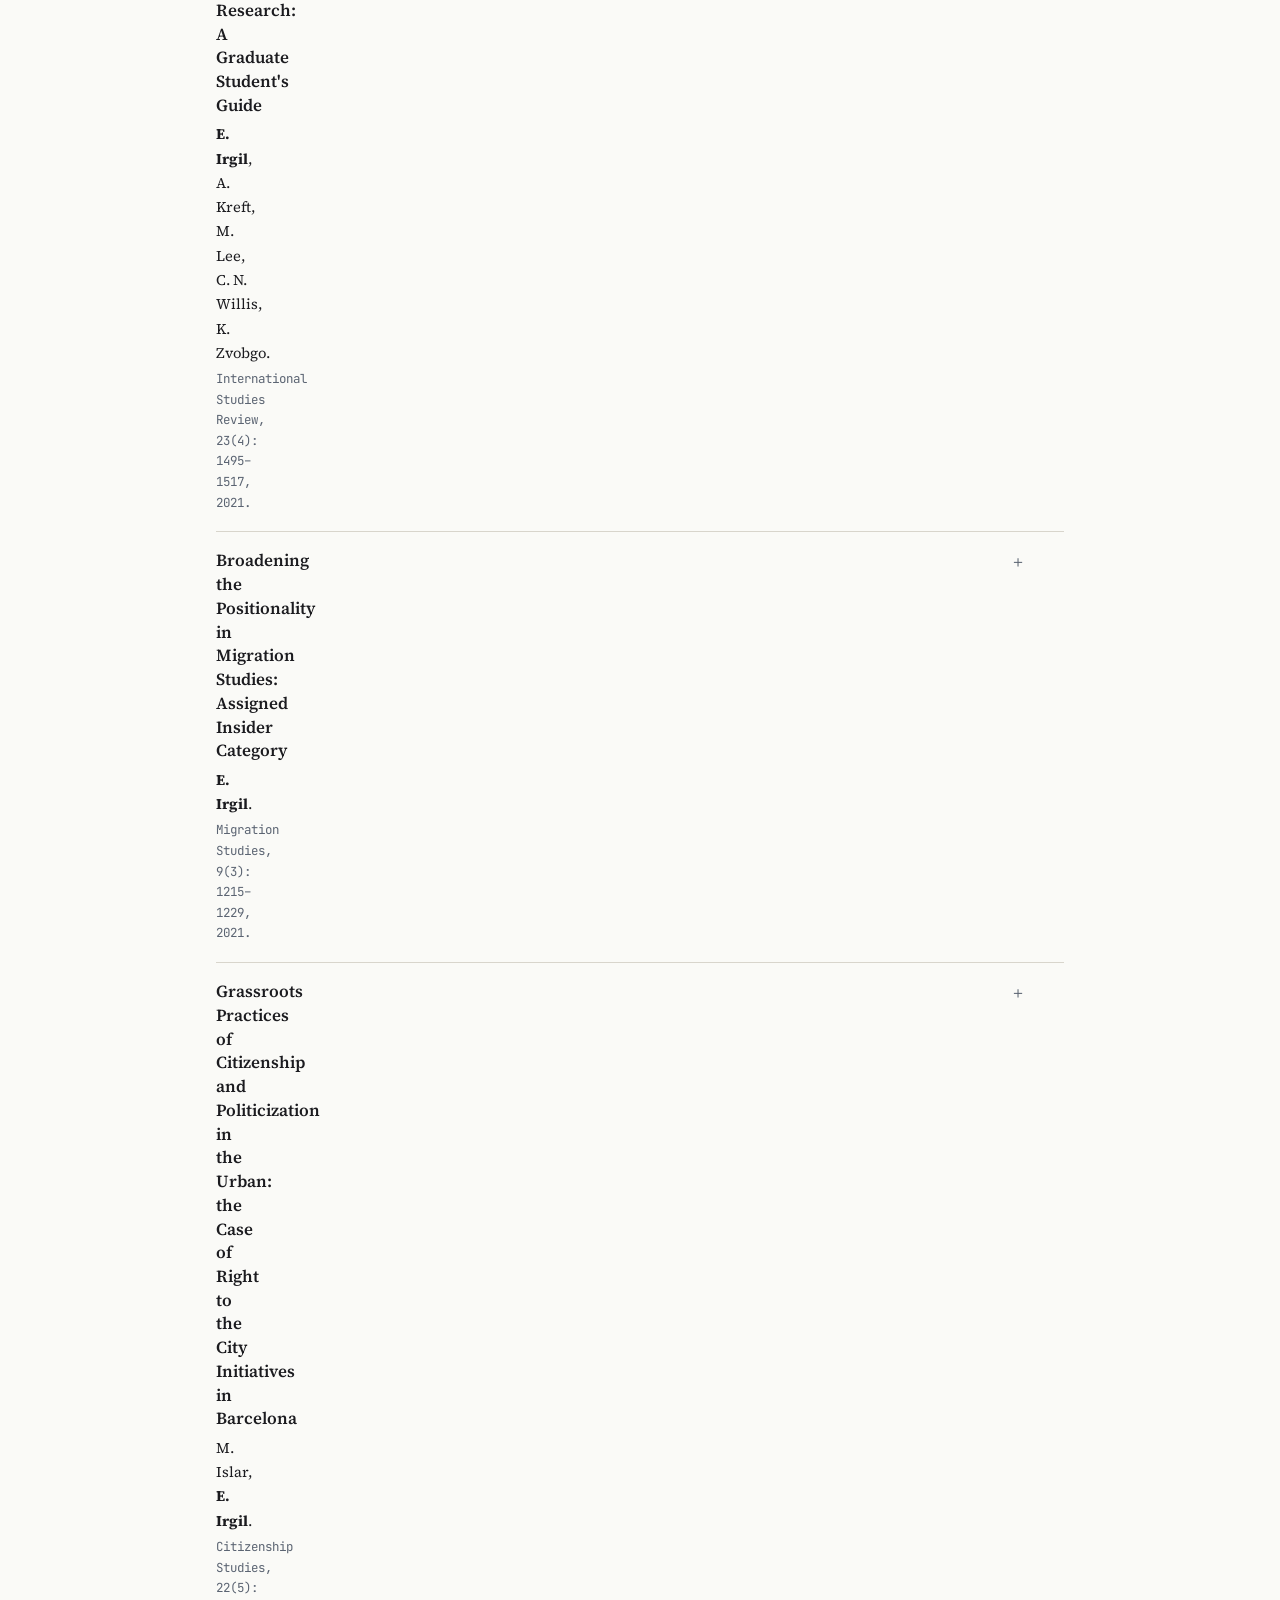
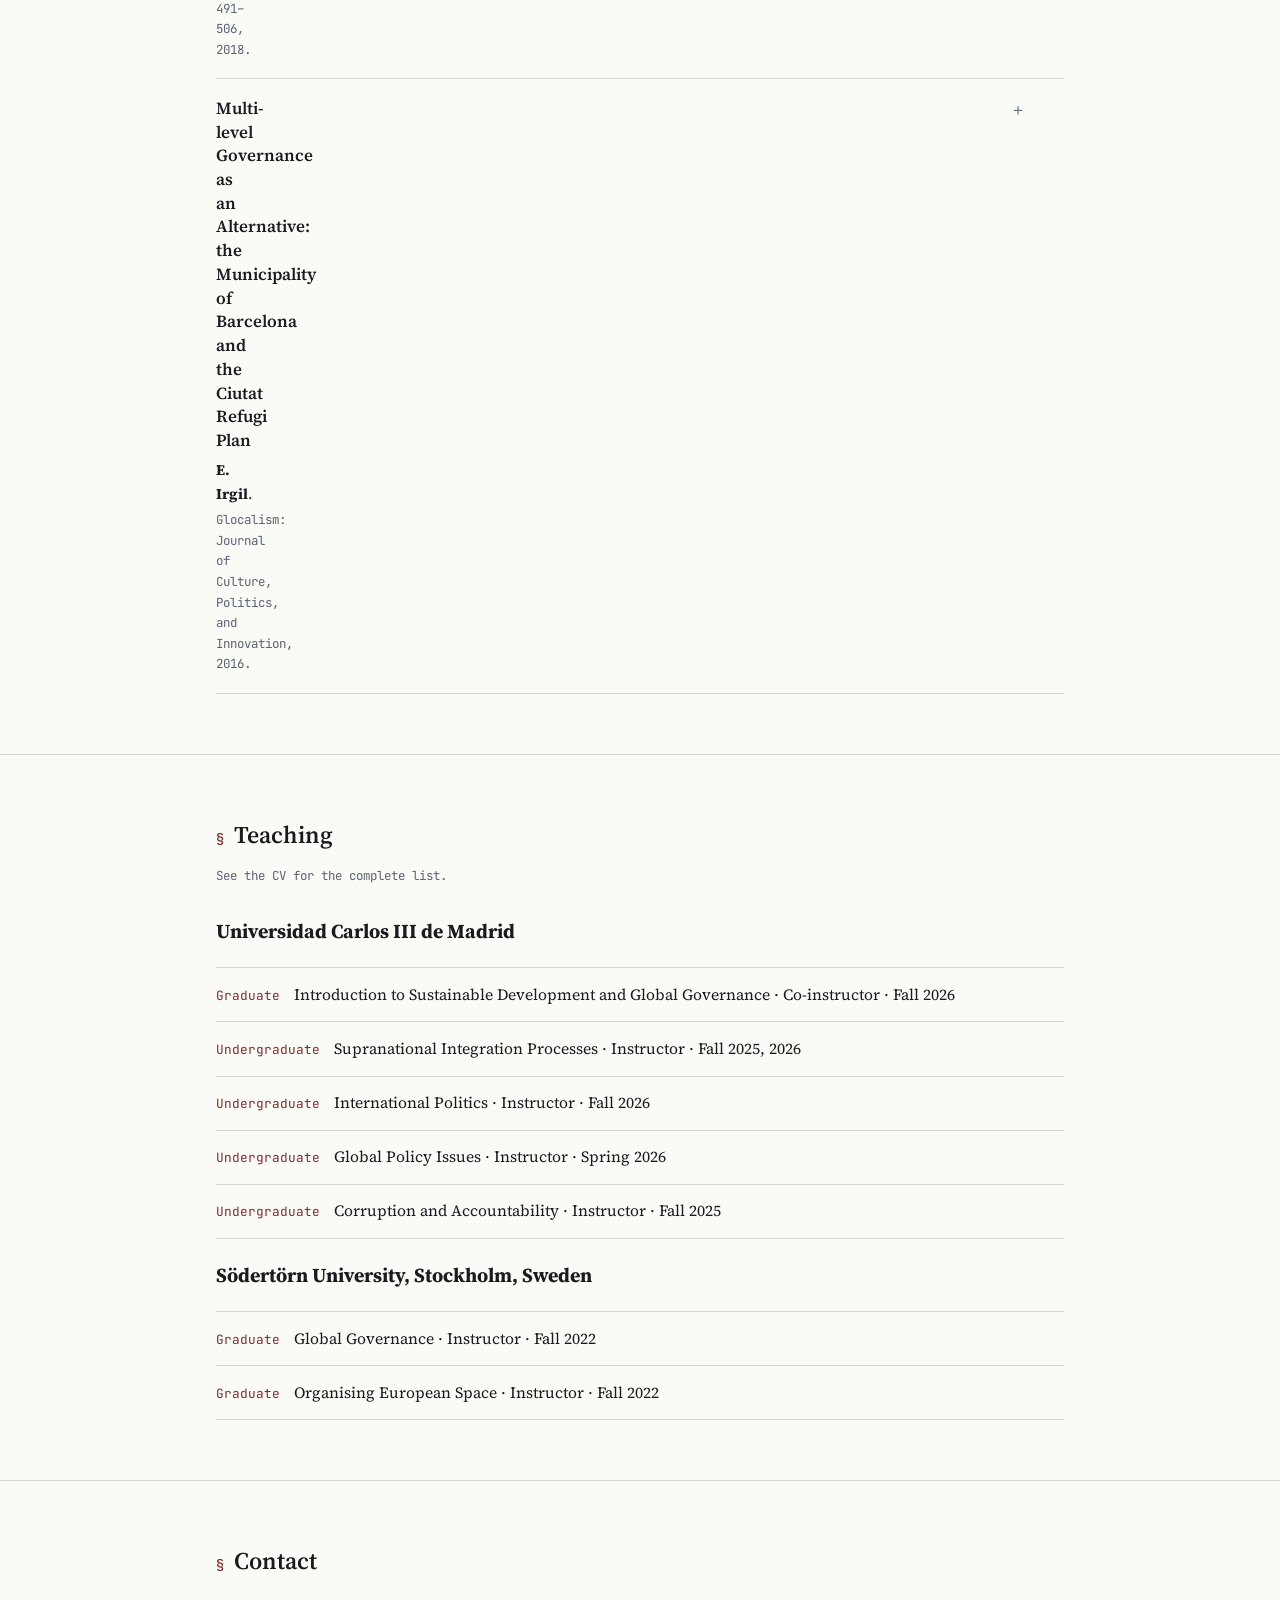
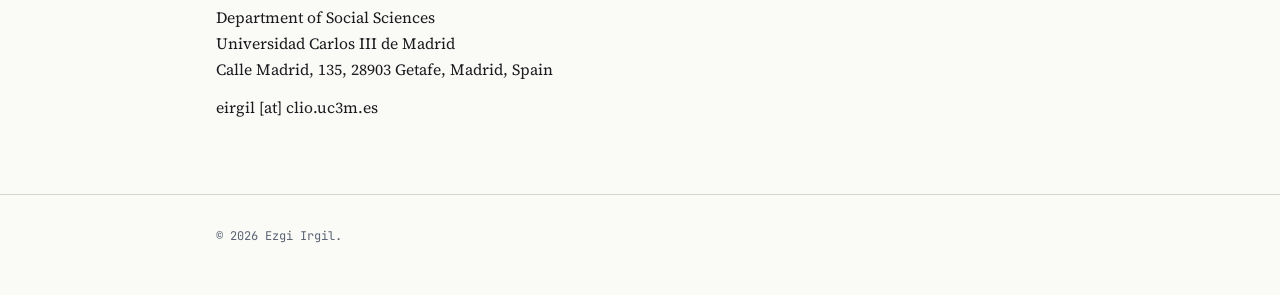
==== commit 05286a27: "Update index.html" ====
--- a/index.html
+++ b/index.html
@@ -43,7 +43,7 @@
         </div>
       </div>
       <div class="about-copy">
-        <h2><span class="section-index"></span> About</h2>
+        <h2><span class="section-index">§</span> About</h2>
         <p>
           I am an Assistant Professor (Profesora Ayudante Doctora) in the
           Department of Social Sciences at Universidad Carlos III de
@@ -74,166 +74,146 @@
 
   <section id="publications" class="section publications">
     <div class="wrap">
-      <h2><span class="section-index">§2</span> Peer-Reviewed Publications</h2>
+      <h2><span class="section-index">§</span> Peer-Reviewed Publications</h2>
       <p class="section-note">Most recent first. Click a title for details. See the CV for the complete list, including book chapters, policy briefs, and opinion articles.</p>
 
       <ol class="pub-list">
 
         <li class="pub-entry" id="pub-1">
-          <button class="pub-toggle" aria-expanded="false" aria-controls="abs-1">
-            <span class="pub-num">[1]</span>
-            <span class="pub-main">
-              <span class="pub-title">The Role of Collective Hypervisibility in Everyday Lives of Refugees: The Syrian Refugee Hubs in Metropolitan Areas of Turkey</span>
-              <span class="pub-authors">Z. E. Haliloglu Kahraman, <strong>E. Irgil</strong>. </span>
-              <span class="pub-venue">Journal of Refugee Studies, 39(2): 310–324, 2026.</span>
-            </span>
-            <span class="pub-caret" aria-hidden="true">＋</span>
-          </button>
-          <div class="pub-abstract" id="abs-1" hidden>
-            <p>This paper examines refugee hubs that attract heightened scrutiny and opportunities for integration. Focusing on Turkey, we argue these hubs offer a sense of protection and expose refugees to increased control by authorities. Thus, we introduce the concept of collective hypervisibility to analyse how Syrian refugees in two Turkish hubs articulate and perceive their lived experiences through both positive and negative perspectives as a group. Refugees often view these neighbourhoods as shields from typical integration challenges faced by newcomers. However, living in such spaces also renders them targets, as all refugees are perceived as a homogeneous group, ignoring individual differences. By exploring refugee perceptions, we reveal shared dynamics across refugee hubs and offer insights relevant to similar contexts globally.</p>
-            <p class="pub-links"><a href="HalilogluKahraman_and_Irgil_2026.pdf">PDF</a></p>
-            
-          </div>
-        </li>
-
-        <li class="pub-entry" id="pub-2">
-          <button class="pub-toggle" aria-expanded="false" aria-controls="abs-2">
-            <span class="pub-num">[2]</span>
-            <span class="pub-main">
-              <span class="pub-title">Assessing the Domestic Political Impacts of Turkey's Refugee Commodification</span>
-              <span class="pub-authors"><strong>E. Irgil</strong>, K. P. Norman. </span>
-              <span class="pub-venue">Journal of Ethnic and Migration Studies, 50(16): 3855–3871, 2024.</span>
-            </span>
-            <span class="pub-caret" aria-hidden="true">＋</span>
-          </button>
-          <div class="pub-abstract" id="abs-2" hidden>
-            <p>Refugee commodification, or the use of refugee hosting to extract political and economic concessions, has attracted growing scholarly attention in recent years. Yet, studies tend to focus on its international component, neglecting the domestic political space and how these extractions impact domestic political dynamics. To address this gap, we ask: how does refugee commodification influence domestic politics? Our study focuses on the Republican People’s Party (CHP) in Turkey, in order to assess the political implications of refugee commodification within domestic politics. Through a mixed qualitative approach using semi-structured interviews with opposition politicians and an analysis of policy documents, we examine the nexus of international and domestic spheres, assessing how political actors beyond the ruling Justice and Development Party (AKP) engage in, react to, and employ refugee commodification strategies. The findings of this study have implications beyond Turkey, demonstrating the transformative effects of refugee commodification for domestic politics across Global South states.</p>
-            <p class="pub-links"><a href="Irgil_and_Norman_2024.pdf">PDF</a></p>
-          </div>
-        </li>
-
-        <li class="pub-entry" id="pub-3">
-          <button class="pub-toggle" aria-expanded="false" aria-controls="abs-3">
-            <span class="pub-num">[3]</span>
-            <span class="pub-main">
-              <span class="pub-title">Intergroup Encounters in Urban Public Spaces: Everyday Strategies of Host Community Members Following a Refugee Influx</span>
-              <span class="pub-authors"><strong>E. Irgil</strong>. </span>
-              <span class="pub-venue">International Migration Review, 58(1): 386–409, 2024. </span>
-              <span class="award">Honorable Mention, Best Article Award, APSA Migration &amp; Citizenship Section 2023</span></span>
-            </span>
-            <span class="pub-caret" aria-hidden="true">＋</span>
-          </button>
-          <div class="pub-abstract" id="abs-3" hidden>
-            <p>Some host community members (HCMs) develop positive attitudes toward refugees, while others do not. The current literature on perceptions of refugees offers different explanations for these varied responses to intergroup encounters (positive contact, negative contact, and exposure). 
-              Nevertheless, few scholars have examined the outcomes of intergroup relations at the microlevel to better understand the various impacts of intergroup encounters 
-              between HCMs and refugees. Even fewer scholars have focused on the everyday implications of HCMs’ attitudes toward refugees in response to changing local demographics. 
-              In this article, I argue that in addition to the type of intergroup encounters, the locations where these encounters occur at the neighborhood level serve as a critical 
-              factor in understanding HCMs’ sociospatial attitudes or their attitudes toward refugees at the microlevel of everyday life. In doing so, I introduce the concept of "everyday strategies" to describe the sociospatial attitudes that HCMs adopt in different types of urban public spaces following their encounters with refugees in neighborhoods that have experienced a large refugee influx. Empirically, the analysis draws on interviews conducted with 60 HCMs in Bursa, Turkey, in 2018 and, through the concept of everyday strategies, extends the literature on HCMs’ attitudes regarding refugees. Overall, this article contributes to the wider study
-              of international migration by detailing the influence of microlevel intergroup encounters on HCMs’ sociospatial attitudes in a South-South forced migration context.</p>
-            <p class="pub-links"><a href="Irgil_2024_Intergroup.pdf">PDF</a></p>
-          </div>
-        </li>
-
-        <li class="pub-entry" id="pub-4">
-          <button class="pub-toggle" aria-expanded="false" aria-controls="abs-4">
-            <span class="pub-num">[4]</span>
-            <span class="pub-main">
-              <span class="pub-title">International Donors and Refugee Reception in Centralised States: Navigating Domestic Politics in Turkey and Jordan</span>
-              <span class="pub-authors">A. Jung, <strong>E. Irgil</strong>, I. Schierenbeck, A. Spehar. </span>
-              <span class="pub-venue">Third World Quarterly, 44(5): 1021–1038, 2023.</span>
-            </span>
-            <span class="pub-caret" aria-hidden="true">＋</span>
-          </button>
-          <div class="pub-abstract" id="abs-4" hidden>
-            <p>The reception of Syrian refugees has dominated negotiations between neighbouring host states, such as Jordan and Turkey, and donors in the Global North. Despite the growing literature on external funding, how international stakeholders navigate the domestic context is understudied. This article employs the lens of depoliticisation and analyses tools employed by international stakeholders manoeuvring domestic contexts in centralised states. We argue that international stakeholders adopt a depoliticised approach that portrays them and the actors they work with as service providers while working with national governments that engage in rent-seeking. Drawing on semi-structured interviews with donors and international non-governmental organisations (INGOs) as international stakeholders in Jordan and Turkey, the contribution of the article is two-fold. First, although the ‘local’ is ever present in policy and research discussions, research and policy often conflate regional organisations, national governments and municipalities. We therefore further disentangle the power relations between the various actors categorised as ‘local’. Second, we offer a conceptual understanding 
-              of how international stakeholders navigate the dynamics of local power relations and the domestic politics in centralised states with rent-seeking behaviours.</p>
-            <p class="pub-links"><a href="Jung_Irgil_Schierenbeck_and_Spehar_2023.pdf">PDF</a></p>
-          </div>
-        </li>
-
-        <li class="pub-entry" id="pub-5">
-          <button class="pub-toggle" aria-expanded="false" aria-controls="abs-5">
-            <span class="pub-num">[5]</span>
-            <span class="pub-main">
-              <span class="pub-title">When the Government Comes to the Neighbourhood: Everyday Regulations and Syrian Refugees' Encounters with Local State Authorities</span>
-              <span class="pub-authors"><strong>E. Irgil</strong>. </span>
-              <span class="pub-venue">Journal of Refugee Studies, 35(2): 893–909, 2022.</span>
-            </span>
-            <span class="pub-caret" aria-hidden="true">＋</span>
-          </button>
-          <div class="pub-abstract" id="abs-5" hidden>
-            <p>How do refugees perceive the regulations of government officials in their neighbourhoods? To answer this question, I introduce the concept of "everyday regulations" and define it as all practices, formal and informal, implemented by local authorities to manage, organise, and control refugees’ daily lives within neighbourhood spaces. I support my concept with an empirical analysis based on 40 semi-structured interviews with Syrian shop owners and shop workers in Bursa, Turkey, conducted in September and October 2019. I analyse perceptions related to two types of everyday regulations: (1) Syrian shop visits by the municipal police (Zabıta) and (2) handouts distributed in the neighbourhood by the provincial directorate of security (Emniyet Müdürlüğü). My findings reveal that Syrian shop owners perceive everyday regulations as both discriminatory and acceptable. Those with discriminatory perceptions assess these regulations in terms of exclusionary treatment by local authorities, while those whose perceptions label encounters with government officials as acceptable associate these interactions with learning Turkey’s customs and laws. By detailing the differences 
-              in refugees’ perceptions of local refugee governance, this study unveils potential explanations for why some local refugee policies are perceived better than others.</p>
-            <p class="pub-links"><a href="Irgil_2022_Neighbourhood.pdf">PDF</a></p>
-          </div>
-        </li>
-
-        <li class="pub-entry" id="pub-6">
-          <button class="pub-toggle" aria-expanded="false" aria-controls="abs-6">
-            <span class="pub-num">[6]</span>
-            <span class="pub-main">
-              <span class="pub-title">Field Research: A Graduate Student's Guide</span>
-              <span class="pub-authors"><strong>E. Irgil</strong>, A. Kreft, M. Lee, C. N. Willis, K. Zvobgo. </span>
-              <span class="pub-venue">International Studies Review, 23(4): 1495–1517, 2021.</span>
-            </span>
-            <span class="pub-caret" aria-hidden="true">＋</span>
-          </button>
-          <div class="pub-abstract" id="abs-6" hidden>
-            <p>What is field research? Is it just for qualitative scholars? Must it be done in a foreign country? How much time in the field is “enough”? A lack of disciplinary consensus on what constitutes “field research” or “fieldwork” has left graduate students in political science underinformed and thus underequipped to leverage site-intensive research to address issues of interest and urgency across the subfields. Uneven training in Ph.D. programs has also left early-career researchers underprepared for the logistics of fieldwork, from developing networks and effective sampling strategies to building respondents’ trust, and related issues of funding, physical safety, mental health, research ethics, and crisis response. Based on the experience of five junior scholars, this paper offers answers to questions that graduate students puzzle over, often without the 
-              benefit of others’ “lessons learned.” This practical guide engages theory and praxis, in support of an epistemologically and methodologically pluralistic discipline.</p>
-            <p class="pub-links"><a href="Irgil_Kreft_Lee_Willis_and_Zvobgo_2021.pdf">PDF</a></p>
-          </div>
-        </li>
-
-        <li class="pub-entry" id="pub-7">
-          <button class="pub-toggle" aria-expanded="false" aria-controls="abs-7">
-            <span class="pub-num">[7]</span>
-            <span class="pub-main">
-              <span class="pub-title">Broadening the Positionality in Migration Studies: Assigned Insider Category</span>
-              <span class="pub-authors"><strong>E. Irgil</strong>. </span>
-              <span class="pub-venue">Migration Studies, 9(3): 1215–1229, 2021.</span> 
-            </span>
-            <span class="pub-caret" aria-hidden="true">＋</span>
-          </button>
-          <div class="pub-abstract" id="abs-7" hidden>
-            <p>This article contributes to the debates on positionality in migration studies by introducing "assigned insider" as a new category. I define it as a position when both the interviewees and the researcher are of the same local origin in which the researcher is considered ‘an insider of the host community’ and the interview questions are about a migrant group. I developed this category based on interviews with host community members during my field study in Bursa, Turkey, where I was born and raised. Previous studies focused on the researcher being an insider from a migrant community or being an outsider conducting research on a migrant community different from his/her own. Assigned insider has two elements that require it to be considered differently: same local origin operates as an overriding feature that goes beyond ethnicity and the interviewees being from the host community involves different ethical aspects than that from a migrant community. I argue that these reflect on the researcher during the interviews through active and passive discontent manifestations of the interviewees. While the former emphasises the direct confrontations of the interviewees
-              that lead them to ‘correct’ the researcher, the latter manifests itself through non-verbal ways, which can result in refraining from answering questions.</p>
-            <p class="pub-links"><a href="Irgil_2021_Positionality.pdf">PDF</a></p>
-          </div>
-        </li>
-
-        <li class="pub-entry" id="pub-8">
-          <button class="pub-toggle" aria-expanded="false" aria-controls="abs-8">
-            <span class="pub-num">[8]</span>
-            <span class="pub-main">
-              <span class="pub-title">Grassroots Practices of Citizenship and Politicization in the Urban: the Case of Right to the City Initiatives in Barcelona</span>
-              <span class="pub-authors">M. Islar, <strong>E. Irgil</strong>. </span>
-              <span class="pub-venue">Citizenship Studies, 22(5): 491–506, 2018.</span>
-            </span>
-            <span class="pub-caret" aria-hidden="true">＋</span>
-          </button>
-          <div class="pub-abstract" id="abs-8" hidden>
-            <p>This article aims to produce an analysis of the politicization of the citizens after Spain’s Indignados movement from a citizenship framework. The article suggests that claiming the right to the city involves more than issues of access to urban amenities: it is also about claiming the right to participate in the formation and transformation of the city and the right to appropriate the city center. This positions these rights within the larger issue of citizenship by defining it as a collective practice rather than a state-sanctioned status. Our analysis is based on the empirical evidence derived from the semi-structured interviews, 
-              politicians’ speeches, information based on media resources and official websites, and participant observation during three months of fieldwork in Barcelona in 2016.</p>
-            <p class="pub-links"><a href="Islar_and_Irgil_2018.pdf">PDF</a></p>
-          </div>
-        </li>
-
-        <li class="pub-entry" id="pub-9">
-          <button class="pub-toggle" aria-expanded="false" aria-controls="abs-9">
-            <span class="pub-num">[9]</span>
-            <span class="pub-main">
-              <span class="pub-title">Multi-level Governance as an Alternative: the Municipality of Barcelona and the Ciutat Refugi Plan</span>
-              <span class="pub-authors"><strong>E. Irgil</strong>. </span>
-              <span class="pub-venue">Glocalism: Journal of Culture, Politics, and Innovation, 2016.</span>
-            </span>
-            <span class="pub-caret" aria-hidden="true">＋</span>
-          </button>
-          <div class="pub-abstract" id="abs-9" hidden>
-            <p>This paper analyses the response of the Municipality of Barcelona to the Syrian refugee crisis in Europe as an alternative solution that challenges the national government’s restrictive approach. This response introduces the Ciutat Refugi Plan with a city-to-city network at the municipal level that involves other European cities in creating safe routes for refugees at the local government level. In line with multi-level governance theory, I argue that central governments’ inaction has pressured local governments to take action during the Syrian refugee influx. Relying on the influence of local government networks, the Municipality of Barcelona uses discourse as a tool of action in opening discursive spaces for humanitarian political responses to the refugee crisis. Using critical discourse analysis, I test this argument by examining in-depth interviews, speeches of people in power that have appeared in news articles, and statements on official websites.</p>
-            <p class="pub-links"><a href="Irgil_2016_MLG.pdf">PDF</a></p>
-          </div>
-        </li>
+  <button class="pub-toggle" aria-expanded="false" aria-controls="abs-1">
+    <span class="pub-main">
+      <span class="pub-title">The Role of Collective Hypervisibility in Everyday Lives of Refugees: The Syrian Refugee Hubs in Metropolitan Areas of Turkey</span>
+      <span class="pub-authors">Z. E. Haliloglu Kahraman, <strong>E. Irgil</strong>. </span>
+      <span class="pub-venue">Journal of Refugee Studies, 39(2): 310–324, 2026.</span>
+    </span>
+    <span class="pub-caret" aria-hidden="true">＋</span>
+  </button>
+  <div class="pub-abstract" id="abs-1" hidden>
+    <p>This paper examines refugee hubs that attract heightened scrutiny and opportunities for integration. Focusing on Turkey, we argue these hubs offer a sense of protection and expose refugees to increased control by authorities. Thus, we introduce the concept of collective hypervisibility to analyse how Syrian refugees in two Turkish hubs articulate and perceive their lived experiences through both positive and negative perspectives as a group. Refugees often view these neighbourhoods as shields from typical integration challenges faced by newcomers. However, living in such spaces also renders them targets, as all refugees are perceived as a homogeneous group, ignoring individual differences. By exploring refugee perceptions, we reveal shared dynamics across refugee hubs and offer insights relevant to similar contexts globally.</p>
+    <p class="pub-links"><a href="HalilogluKahraman_and_Irgil_2026.pdf">PDF</a></p>
+  </div>
+</li>
+
+<li class="pub-entry" id="pub-2">
+  <button class="pub-toggle" aria-expanded="false" aria-controls="abs-2">
+    <span class="pub-main">
+      <span class="pub-title">Assessing the Domestic Political Impacts of Turkey's Refugee Commodification</span>
+      <span class="pub-authors"><strong>E. Irgil</strong>, K. P. Norman. </span>
+      <span class="pub-venue">Journal of Ethnic and Migration Studies, 50(16): 3855–3871, 2024.</span>
+    </span>
+    <span class="pub-caret" aria-hidden="true">＋</span>
+  </button>
+  <div class="pub-abstract" id="abs-2" hidden>
+    <p>Refugee commodification, or the use of refugee hosting to extract political and economic concessions, has attracted growing scholarly attention in recent years. Yet, studies tend to focus on its international component, neglecting the domestic political space and how these extractions impact domestic political dynamics. To address this gap, we ask: how does refugee commodification influence domestic politics? Our study focuses on the Republican People’s Party (CHP) in Turkey, in order to assess the political implications of refugee commodification within domestic politics. Through a mixed qualitative approach using semi-structured interviews with opposition politicians and an analysis of policy documents, we examine the nexus of international and domestic spheres, assessing how political actors beyond the ruling Justice and Development Party (AKP) engage in, react to, and employ refugee commodification strategies. The findings of this study have implications beyond Turkey, demonstrating the transformative effects of refugee commodification for domestic politics across Global South states.</p>
+    <p class="pub-links"><a href="Irgil_and_Norman_2024.pdf">PDF</a></p>
+  </div>
+</li>
+
+<li class="pub-entry" id="pub-3">
+  <button class="pub-toggle" aria-expanded="false" aria-controls="abs-3">
+    <span class="pub-main">
+      <span class="pub-title">Intergroup Encounters in Urban Public Spaces: Everyday Strategies of Host Community Members Following a Refugee Influx</span>
+      <span class="pub-authors"><strong>E. Irgil</strong>. </span>
+      <span class="pub-venue">International Migration Review, 58(1): 386–409, 2024. </span>
+      <span class="award">Honorable Mention, Best Article Award, APSA Migration &amp; Citizenship Section 2023</span></span>
+    </span>
+    <span class="pub-caret" aria-hidden="true">＋</span>
+  </button>
+  <div class="pub-abstract" id="abs-3" hidden>
+    <p>Some host community members (HCMs) develop positive attitudes toward refugees, while others do not. The current literature on perceptions of refugees offers different explanations for these varied responses to intergroup encounters (positive contact, negative contact, and exposure). Nevertheless, few scholars have examined the outcomes of intergroup relations at the microlevel to better understand the various impacts of intergroup encounters between HCMs and refugees. Even fewer scholars have focused on the everyday implications of HCMs’ attitudes toward refugees in response to changing local demographics. In this article, I argue that in addition to the type of intergroup encounters, the locations where these encounters occur at the neighborhood level serve as a critical factor in understanding HCMs’ sociospatial attitudes or their attitudes toward refugees at the microlevel of everyday life. In doing so, I introduce the concept of "everyday strategies" to describe the sociospatial attitudes that HCMs adopt in different types of urban public spaces following their encounters with refugees in neighborhoods that have experienced a large refugee influx. Empirically, the analysis draws on interviews conducted with 60 HCMs in Bursa, Turkey, in 2018 and, through the concept of everyday strategies, extends the literature on HCMs’ attitudes regarding refugees. Overall, this article contributes to the wider study of international migration by detailing the influence of microlevel intergroup encounters on HCMs’ sociospatial attitudes in a South-South forced migration context.</p>
+    <p class="pub-links"><a href="Irgil_2024_Intergroup.pdf">PDF</a></p>
+  </div>
+</li>
+
+<li class="pub-entry" id="pub-4">
+  <button class="pub-toggle" aria-expanded="false" aria-controls="abs-4">
+    <span class="pub-main">
+      <span class="pub-title">International Donors and Refugee Reception in Centralised States: Navigating Domestic Politics in Turkey and Jordan</span>
+      <span class="pub-authors">A. Jung, <strong>E. Irgil</strong>, I. Schierenbeck, A. Spehar. </span>
+      <span class="pub-venue">Third World Quarterly, 44(5): 1021–1038, 2023.</span>
+    </span>
+    <span class="pub-caret" aria-hidden="true">＋</span>
+  </button>
+  <div class="pub-abstract" id="abs-4" hidden>
+    <p>The reception of Syrian refugees has dominated negotiations between neighbouring host states, such as Jordan and Turkey, and donors in the Global North. Despite the growing literature on external funding, how international stakeholders navigate the domestic context is understudied. This article employs the lens of depoliticisation and analyses tools employed by international stakeholders manoeuvring domestic contexts in centralised states. We argue that international stakeholders adopt a depoliticised approach that portrays them and the actors they work with as service providers while working with national governments that engage in rent-seeking. Drawing on semi-structured interviews with donors and international non-governmental organisations (INGOs) as international stakeholders in Jordan and Turkey, the contribution of the article is two-fold. First, although the ‘local’ is ever present in policy and research discussions, research and policy often conflate regional organisations, national governments and municipalities. We therefore further disentangle the power relations between the various actors categorised as ‘local’. Second, we offer a conceptual understanding of how international stakeholders navigate the dynamics of local power relations and the domestic politics in centralised states with rent-seeking behaviours.</p>
+    <p class="pub-links"><a href="Jung_Irgil_Schierenbeck_and_Spehar_2023.pdf">PDF</a></p>
+  </div>
+</li>
+
+<li class="pub-entry" id="pub-5">
+  <button class="pub-toggle" aria-expanded="false" aria-controls="abs-5">
+    <span class="pub-main">
+      <span class="pub-title">When the Government Comes to the Neighbourhood: Everyday Regulations and Syrian Refugees' Encounters with Local State Authorities</span>
+      <span class="pub-authors"><strong>E. Irgil</strong>. </span>
+      <span class="pub-venue">Journal of Refugee Studies, 35(2): 893–909, 2022.</span>
+    </span>
+    <span class="pub-caret" aria-hidden="true">＋</span>
+  </button>
+  <div class="pub-abstract" id="abs-5" hidden>
+    <p>How do refugees perceive the regulations of government officials in their neighbourhoods? To answer this question, I introduce the concept of "everyday regulations" and define it as all practices, formal and informal, implemented by local authorities to manage, organise, and control refugees’ daily lives within neighbourhood spaces. I support my concept with an empirical analysis based on 40 semi-structured interviews with Syrian shop owners and shop workers in Bursa, Turkey, conducted in September and October 2019. I analyse perceptions related to two types of everyday regulations: (1) Syrian shop visits by the municipal police (Zabıta) and (2) handouts distributed in the neighbourhood by the provincial directorate of security (Emniyet Müdürlüğü). My findings reveal that Syrian shop owners perceive everyday regulations as both discriminatory and acceptable. Those with discriminatory perceptions assess these regulations in terms of exclusionary treatment by local authorities, while those whose perceptions label encounters with government officials as acceptable associate these interactions with learning Turkey’s customs and laws. By detailing the differences in refugees’ perceptions of local refugee governance, this study unveils potential explanations for why some local refugee policies are perceived better than others.</p>
+    <p class="pub-links"><a href="Irgil_2022_Neighbourhood.pdf">PDF</a></p>
+  </div>
+</li>
+
+<li class="pub-entry" id="pub-6">
+  <button class="pub-toggle" aria-expanded="false" aria-controls="abs-6">
+    <span class="pub-main">
+      <span class="pub-title">Field Research: A Graduate Student's Guide</span>
+      <span class="pub-authors"><strong>E. Irgil</strong>, A. Kreft, M. Lee, C. N. Willis, K. Zvobgo. </span>
+      <span class="pub-venue">International Studies Review, 23(4): 1495–1517, 2021.</span>
+    </span>
+    <span class="pub-caret" aria-hidden="true">＋</span>
+  </button>
+  <div class="pub-abstract" id="abs-6" hidden>
+    <p>What is field research? Is it just for qualitative scholars? Must it be done in a foreign country? How much time in the field is “enough”? A lack of disciplinary consensus on what constitutes “field research” or “fieldwork” has left graduate students in political science underinformed and thus underequipped to leverage site-intensive research to address issues of interest and urgency across the subfields. Uneven training in Ph.D. programs has also left early-career researchers underprepared for the logistics of fieldwork, from developing networks and effective sampling strategies to building respondents’ trust, and related issues of funding, physical safety, mental health, research ethics, and crisis response. Based on the experience of five junior scholars, this paper offers answers to questions that graduate students puzzle over, often without the benefit of others’ “lessons learned.” This practical guide engages theory and praxis, in support of an epistemologically and methodologically pluralistic discipline.</p>
+    <p class="pub-links"><a href="Irgil_Kreft_Lee_Willis_and_Zvobgo_2021.pdf">PDF</a></p>
+  </div>
+</li>
+
+<li class="pub-entry" id="pub-7">
+  <button class="pub-toggle" aria-expanded="false" aria-controls="abs-7">
+    <span class="pub-main">
+      <span class="pub-title">Broadening the Positionality in Migration Studies: Assigned Insider Category</span>
+      <span class="pub-authors"><strong>E. Irgil</strong>. </span>
+      <span class="pub-venue">Migration Studies, 9(3): 1215–1229, 2021.</span> 
+    </span>
+    <span class="pub-caret" aria-hidden="true">＋</span>
+  </button>
+  <div class="pub-abstract" id="abs-7" hidden>
+    <p>This article contributes to the debates on positionality in migration studies by introducing "assigned insider" as a new category. I define it as a position when both the interviewees and the researcher are of the same local origin in which the researcher is considered ‘an insider of the host community’ and the interview questions are about a migrant group. I developed this category based on interviews with host community members during my field study in Bursa, Turkey, where I was born and raised. Previous studies focused on the researcher being an insider from a migrant community or being an outsider conducting research on a migrant community different from his/her own. Assigned insider has two elements that require it to be considered differently: same local origin operates as an overriding feature that goes beyond ethnicity and the interviewees being from the host community involves different ethical aspects than that from a migrant community. I argue that these reflect on the researcher during the interviews through active and passive discontent manifestations of the interviewees. While the former emphasises the direct confrontations of the interviewees that lead them to ‘correct’ the researcher, the latter manifests itself through non-verbal ways, which can result in refraining from answering questions.</p>
+    <p class="pub-links"><a href="Irgil_2021_Positionality.pdf">PDF</a></p>
+  </div>
+</li>
+
+<li class="pub-entry" id="pub-8">
+  <button class="pub-toggle" aria-expanded="false" aria-controls="abs-8">
+    <span class="pub-main">
+      <span class="pub-title">Grassroots Practices of Citizenship and Politicization in the Urban: the Case of Right to the City Initiatives in Barcelona</span>
+      <span class="pub-authors">M. Islar, <strong>E. Irgil</strong>. </span>
+      <span class="pub-venue">Citizenship Studies, 22(5): 491–506, 2018.</span>
+    </span>
+    <span class="pub-caret" aria-hidden="true">＋</span>
+  </button>
+  <div class="pub-abstract" id="abs-8" hidden>
+    <p>This article aims to produce an analysis of the politicization of the citizens after Spain’s Indignados movement from a citizenship framework. The article suggests that claiming the right to the city involves more than issues of access to urban amenities: it is also about claiming the right to participate in the formation and transformation of the city and the right to appropriate the city center. This positions these rights within the larger issue of citizenship by defining it as a collective practice rather than a state-sanctioned status. Our analysis is based on the empirical evidence derived from the semi-structured interviews, politicians’ speeches, information based on media resources and official websites, and participant observation during three months of fieldwork in Barcelona in 2016.</p>
+    <p class="pub-links"><a href="Islar_and_Irgil_2018.pdf">PDF</a></p>
+  </div>
+</li>
+
+<li class="pub-entry" id="pub-9">
+  <button class="pub-toggle" aria-expanded="false" aria-controls="abs-9">
+    <span class="pub-main">
+      <span class="pub-title">Multi-level Governance as an Alternative: the Municipality of Barcelona and the Ciutat Refugi Plan</span>
+      <span class="pub-authors"><strong>E. Irgil</strong>. </span>
+      <span class="pub-venue">Glocalism: Journal of Culture, Politics, and Innovation, 2016.</span>
+    </span>
+    <span class="pub-caret" aria-hidden="true">＋</span>
+  </button>
+  <div class="pub-abstract" id="abs-9" hidden>
+    <p>This paper analyses the response of the Municipality of Barcelona to the Syrian refugee crisis in Europe as an alternative solution that challenges the national government’s restrictive approach. This response introduces the Ciutat Refugi Plan with a city-to-city network at the municipal level that involves other European cities in creating safe routes for refugees at the local government level. In line with multi-level governance theory, I argue that central governments’ inaction has pressured local governments to take action during the Syrian refugee influx. Relying on the influence of local government networks, the Municipality of Barcelona uses discourse as a tool of action in opening discursive spaces for humanitarian political responses to the refugee crisis. Using critical discourse analysis, I test this argument by examining in-depth interviews, speeches of people in power that have appeared in news articles, and statements on official websites.</p>
+    <p class="pub-links"><a href="Irgil_2016_MLG.pdf">PDF</a></p>
+  </div>
+</li>
 
       </ol>
     </div>
@@ -241,7 +221,7 @@
 
   <section id="teaching" class="section teaching">
     <div class="wrap">
-      <h2><span class="section-index">§4</span> Teaching</h2>
+      <h2><span class="section-index">§</span> Teaching</h2>
 <p class="section-note">See the CV for the complete list.</p>
 
       <h3 class="teaching-group">Universidad Carlos III de Madrid</h3>
@@ -264,7 +244,7 @@
 
   <section id="contact" class="section contact">
     <div class="wrap">
-      <h2><span class="section-index">§5</span> Contact</h2>
+      <h2><span class="section-index">§</span> Contact</h2>
       <address>
         <p>Department of Social Sciences<br>
         Universidad Carlos III de Madrid<br>
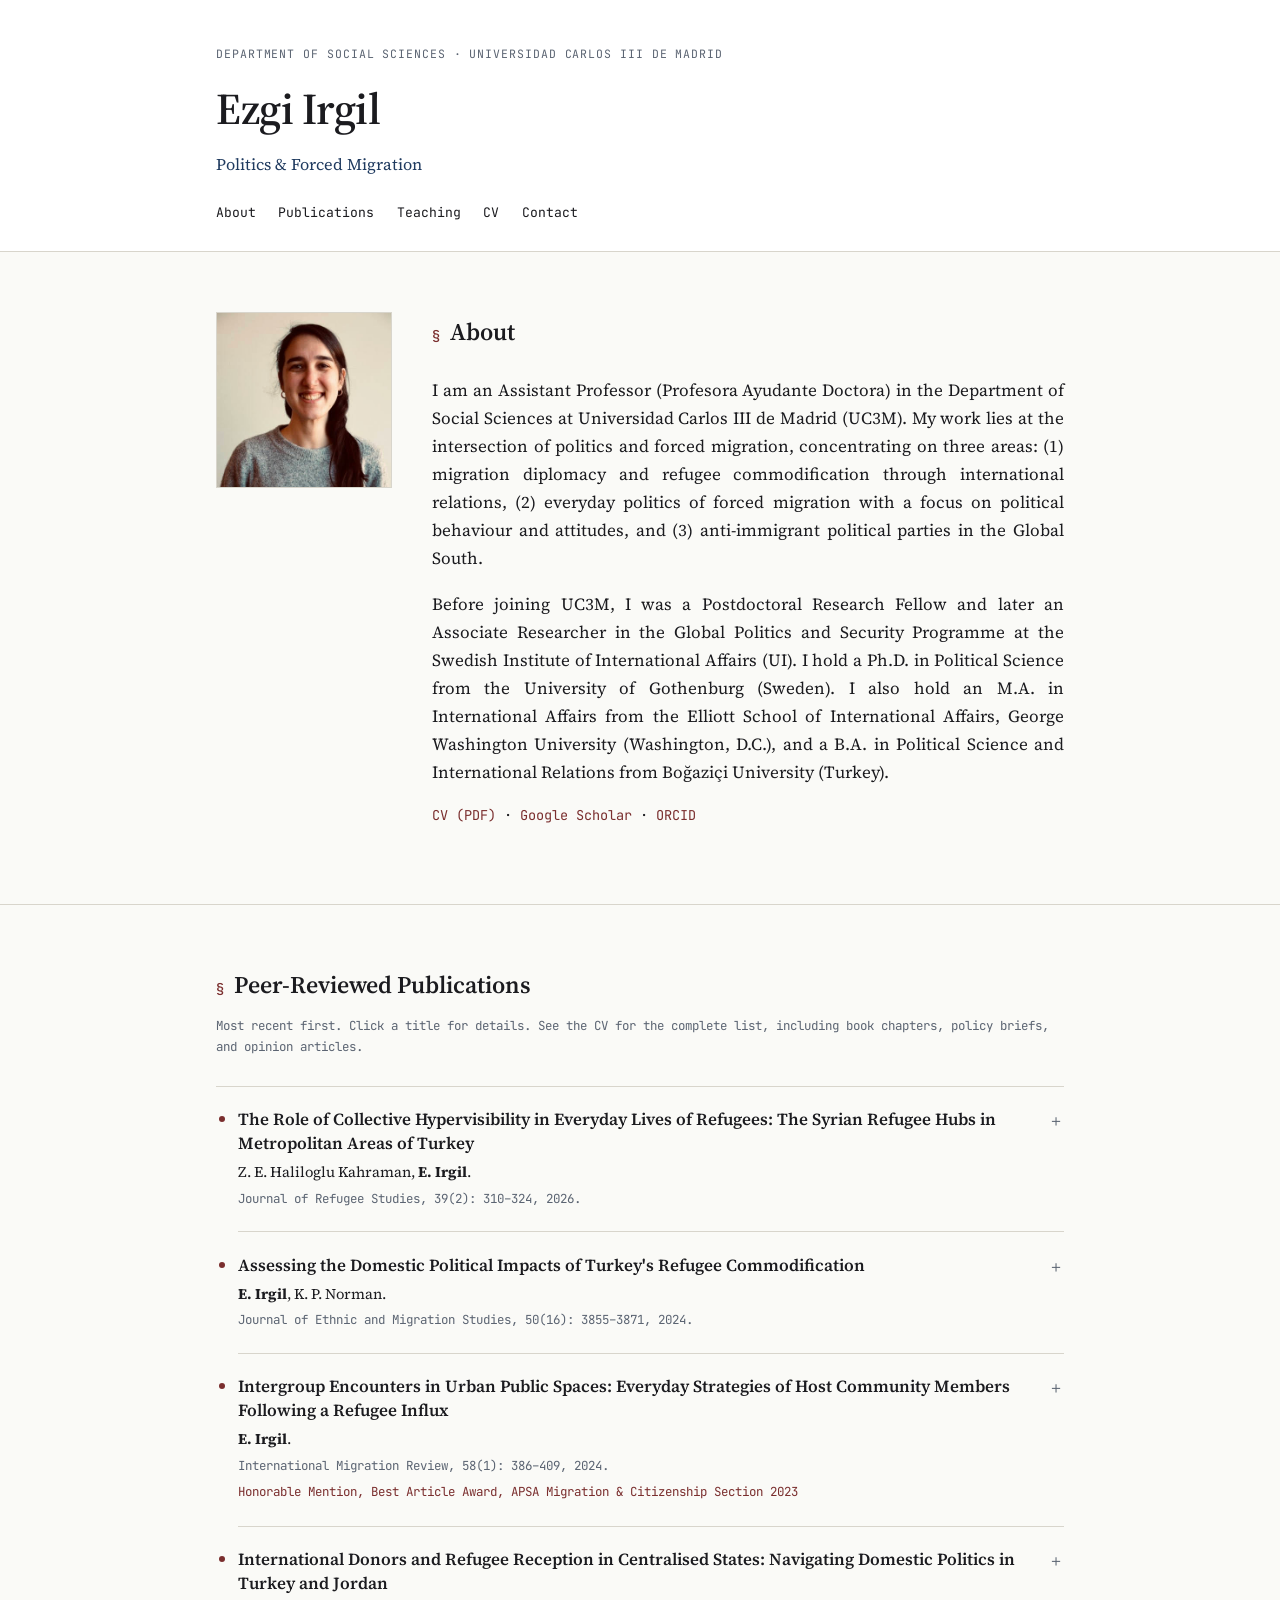
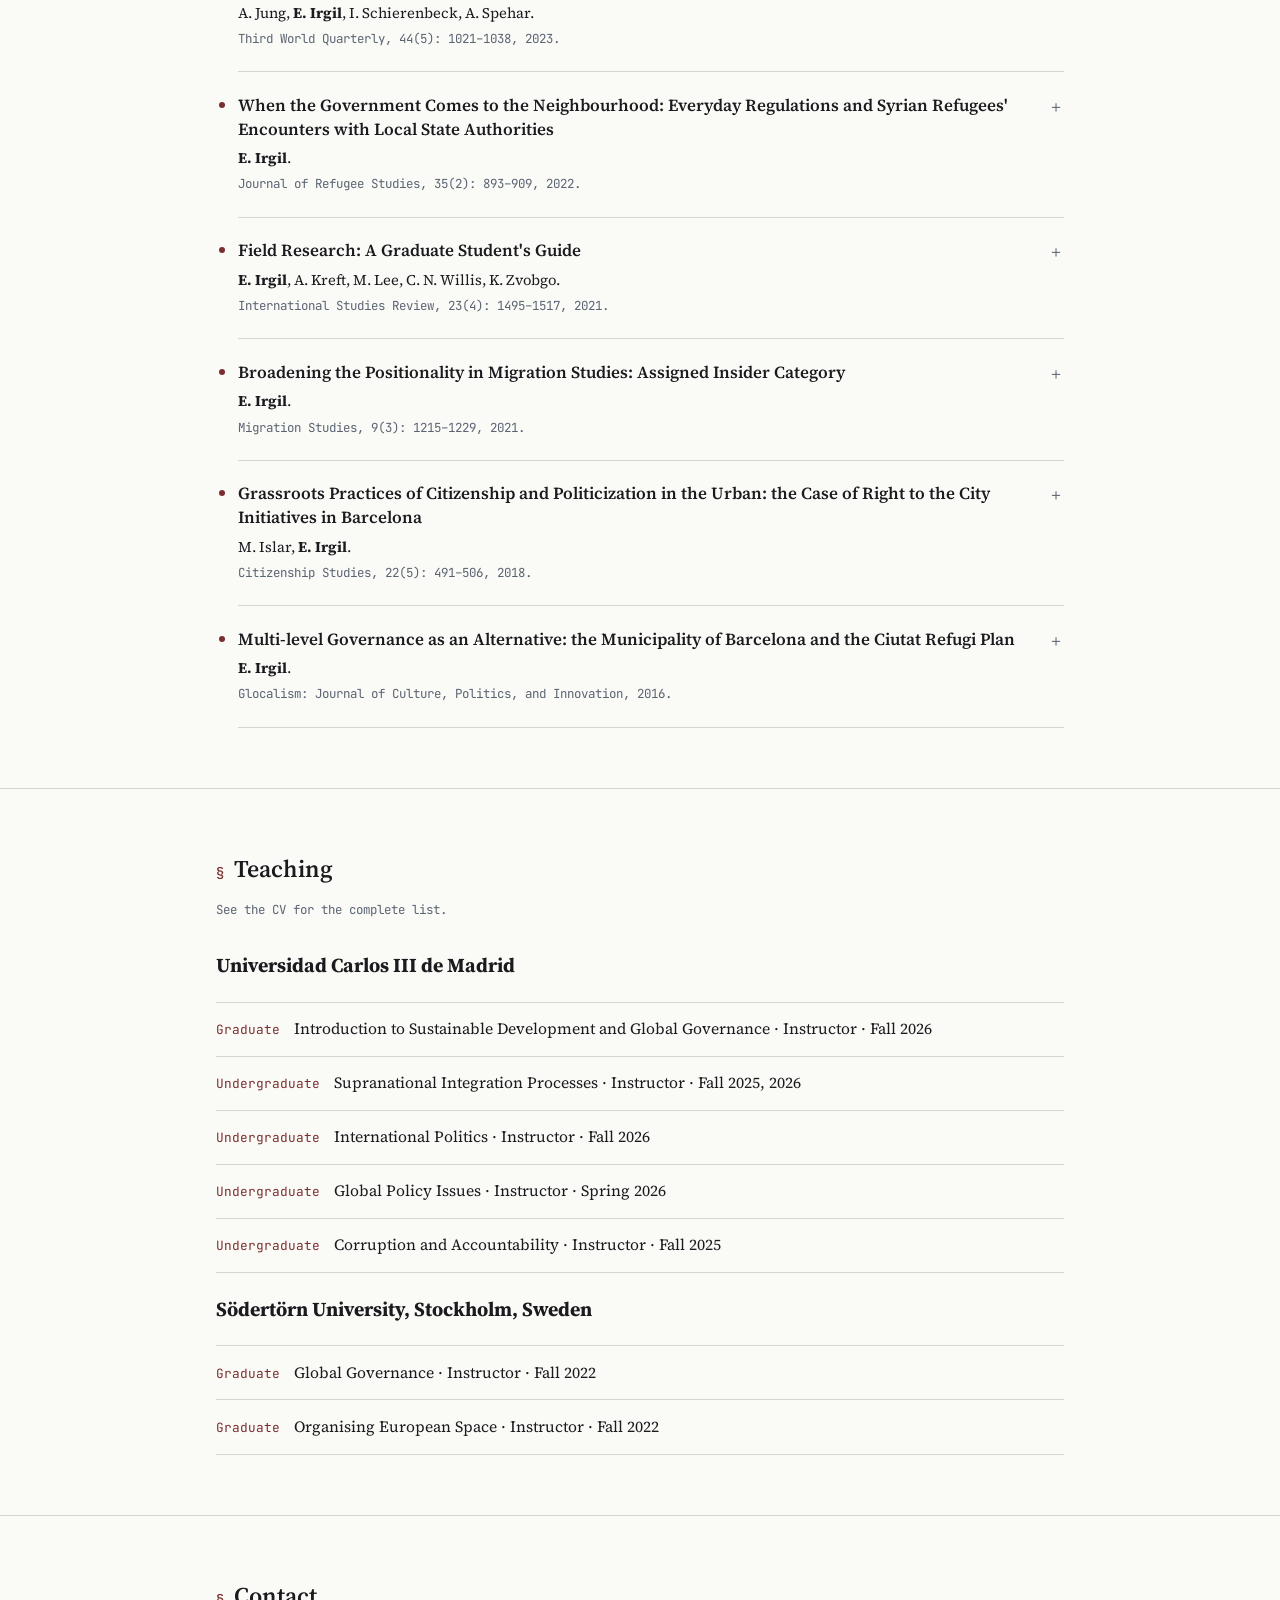
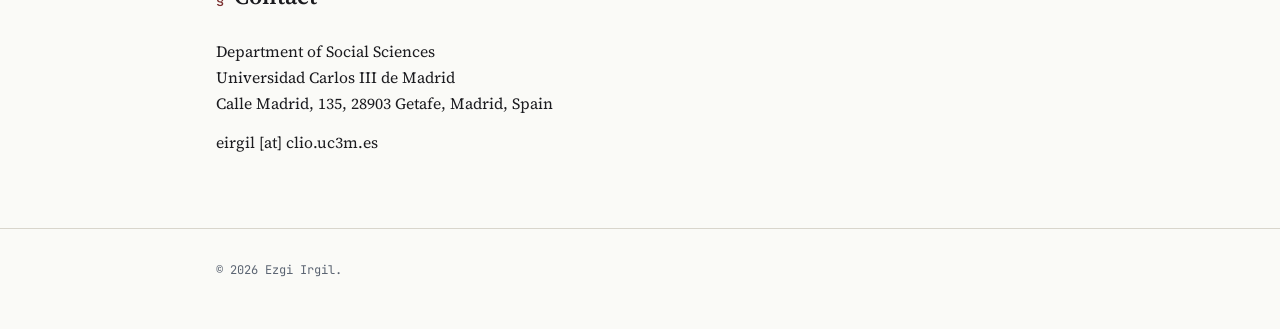
==== commit 104bb6f5: "Change course role from Co-instructor to Instructor" ====
--- a/index.html
+++ b/index.html
@@ -226,7 +226,7 @@
 
       <h3 class="teaching-group">Universidad Carlos III de Madrid</h3>
       <ul class="teaching-list">
-        <li><span class="course-code">Graduate</span> Introduction to Sustainable Development and Global Governance · Co-instructor · Fall 2026</li>
+        <li><span class="course-code">Graduate</span> Introduction to Sustainable Development and Global Governance · Instructor · Fall 2026</li>
         <li><span class="course-code">Undergraduate</span> Supranational Integration Processes · Instructor · Fall 2025, 2026</li>
         <li><span class="course-code">Undergraduate</span> International Politics · Instructor · Fall 2026</li>
         <li><span class="course-code">Undergraduate</span> Global Policy Issues · Instructor · Spring 2026</li>
--- a/style.css
+++ b/style.css
@@ -194,18 +194,22 @@
    Publications — the signature element: an actual bibliography
    ========================================================================== */
 .pub-list{
-  list-style: none;
-  margin: 0; padding: 0;
-  counter-reset: pub;
+  list-style: disc;
+  margin: 0;
+  padding: 0 0 0 1.4rem;
   border-top: 1px solid var(--hairline);
 }
 .pub-entry{
   border-bottom: 1px solid var(--hairline);
+  padding: .25rem 0;
+}
+.pub-entry::marker{
+  color: var(--oxblood);
 }
 .pub-toggle{
   all: unset;
   display: grid;
-  grid-template-columns: 2.5rem 1fr 1.5rem;
+  grid-template-columns: 1fr 1.5rem;
   gap: .9rem;
   width: 100%;
   padding: 1.1rem 0;
@@ -213,12 +217,6 @@
   align-items: start;
 }
 .pub-toggle:hover .pub-title{ color: var(--oxblood); }
-.pub-num{
-  font-family: var(--font-mono);
-  color: var(--slate);
-  font-size: .88rem;
-  padding-top: .15rem;
-}
 .pub-main{ display: block; }
 .pub-title{
   display: block;
@@ -258,7 +256,7 @@
   color: var(--oxblood);
 }
 .pub-abstract{
-  padding: 0 0 1.4rem 3.4rem;
+  padding: 0 0 1.4rem 0;
   max-width: var(--measure);
 }
 .pub-abstract p{ margin: 0 0 .7rem; font-size: .95rem; color: var(--ink); }
@@ -348,7 +346,6 @@
   .site-nav ul{ flex-wrap: wrap; gap: 1rem; }
   .about-grid{ grid-template-columns: 1fr; }
   .photo-frame{ width: 8rem; }
-  .pub-toggle{ grid-template-columns: 2rem 1fr 1.2rem; }
-  .pub-abstract{ padding-left: 2.2rem; }
+  .pub-toggle{ grid-template-columns: 1fr 1.2rem; }
   .timeline li{ grid-template-columns: 1fr; gap: .25rem; }
 }
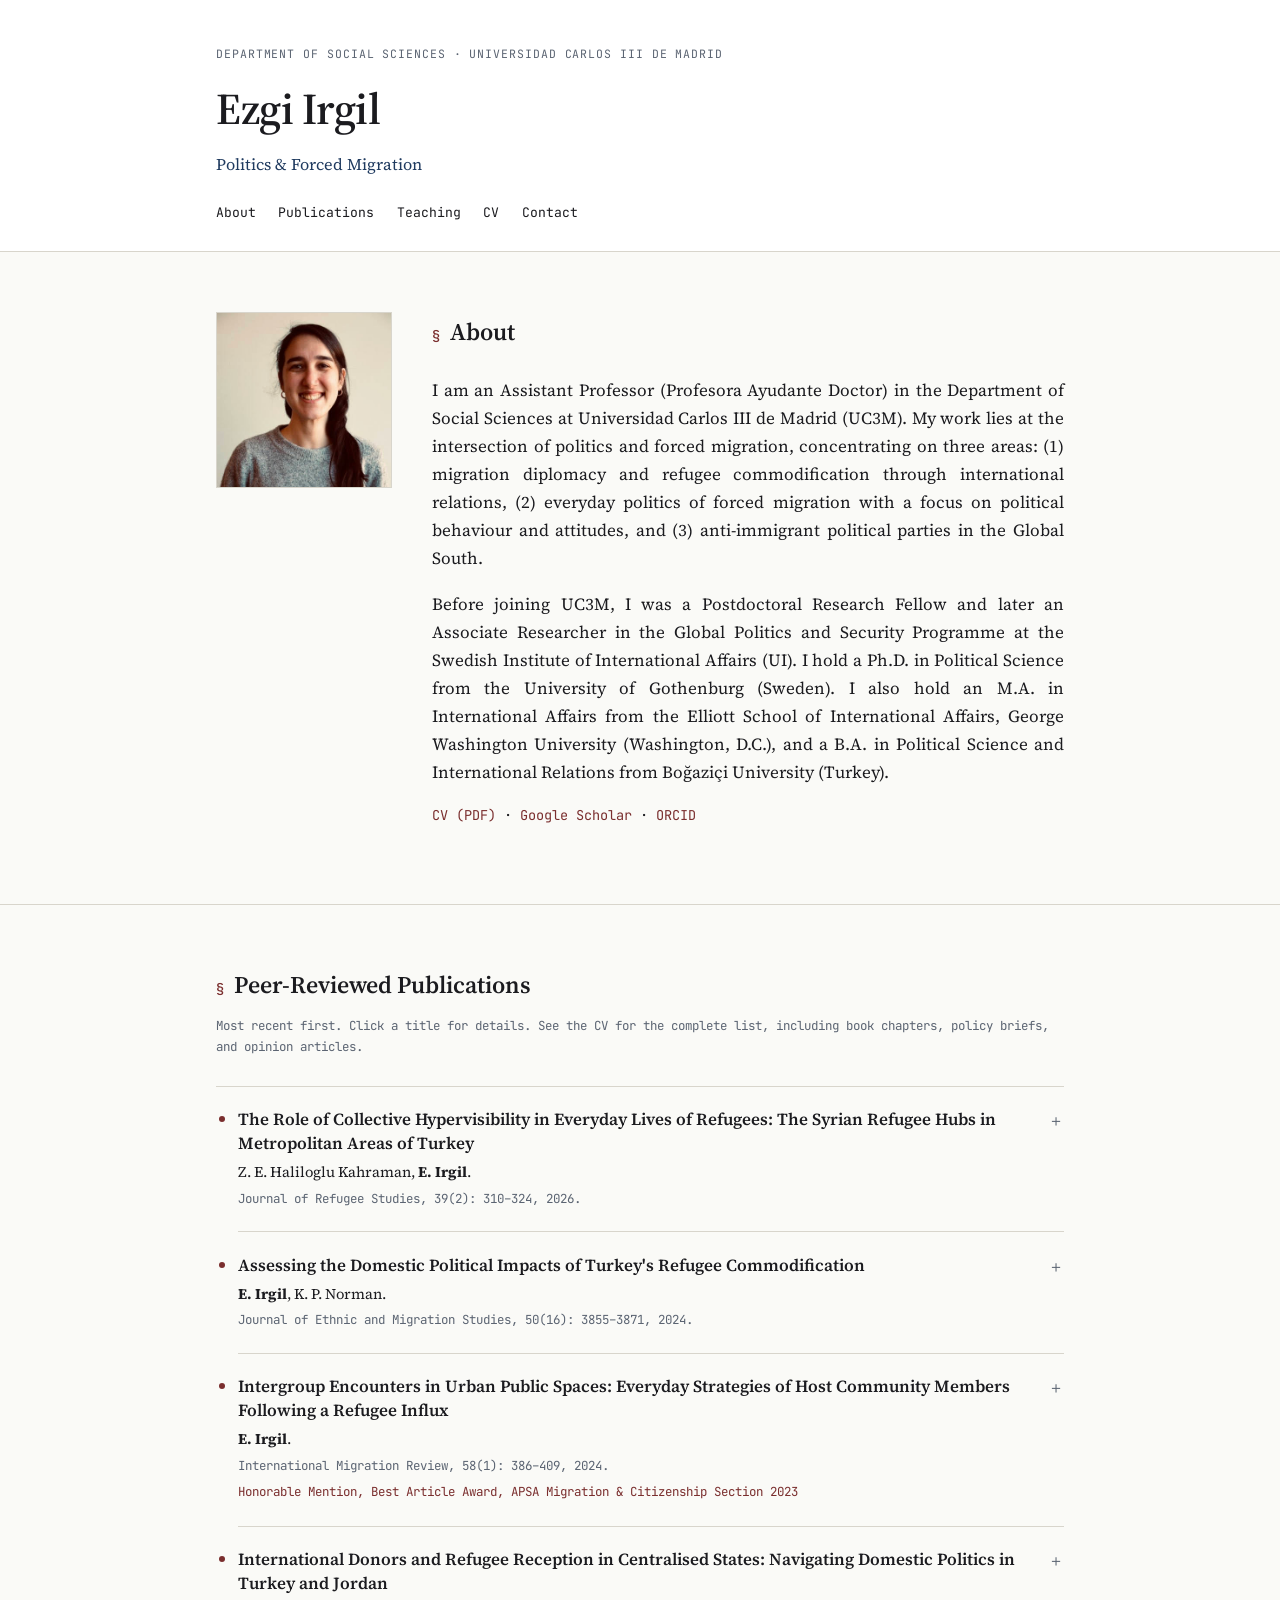
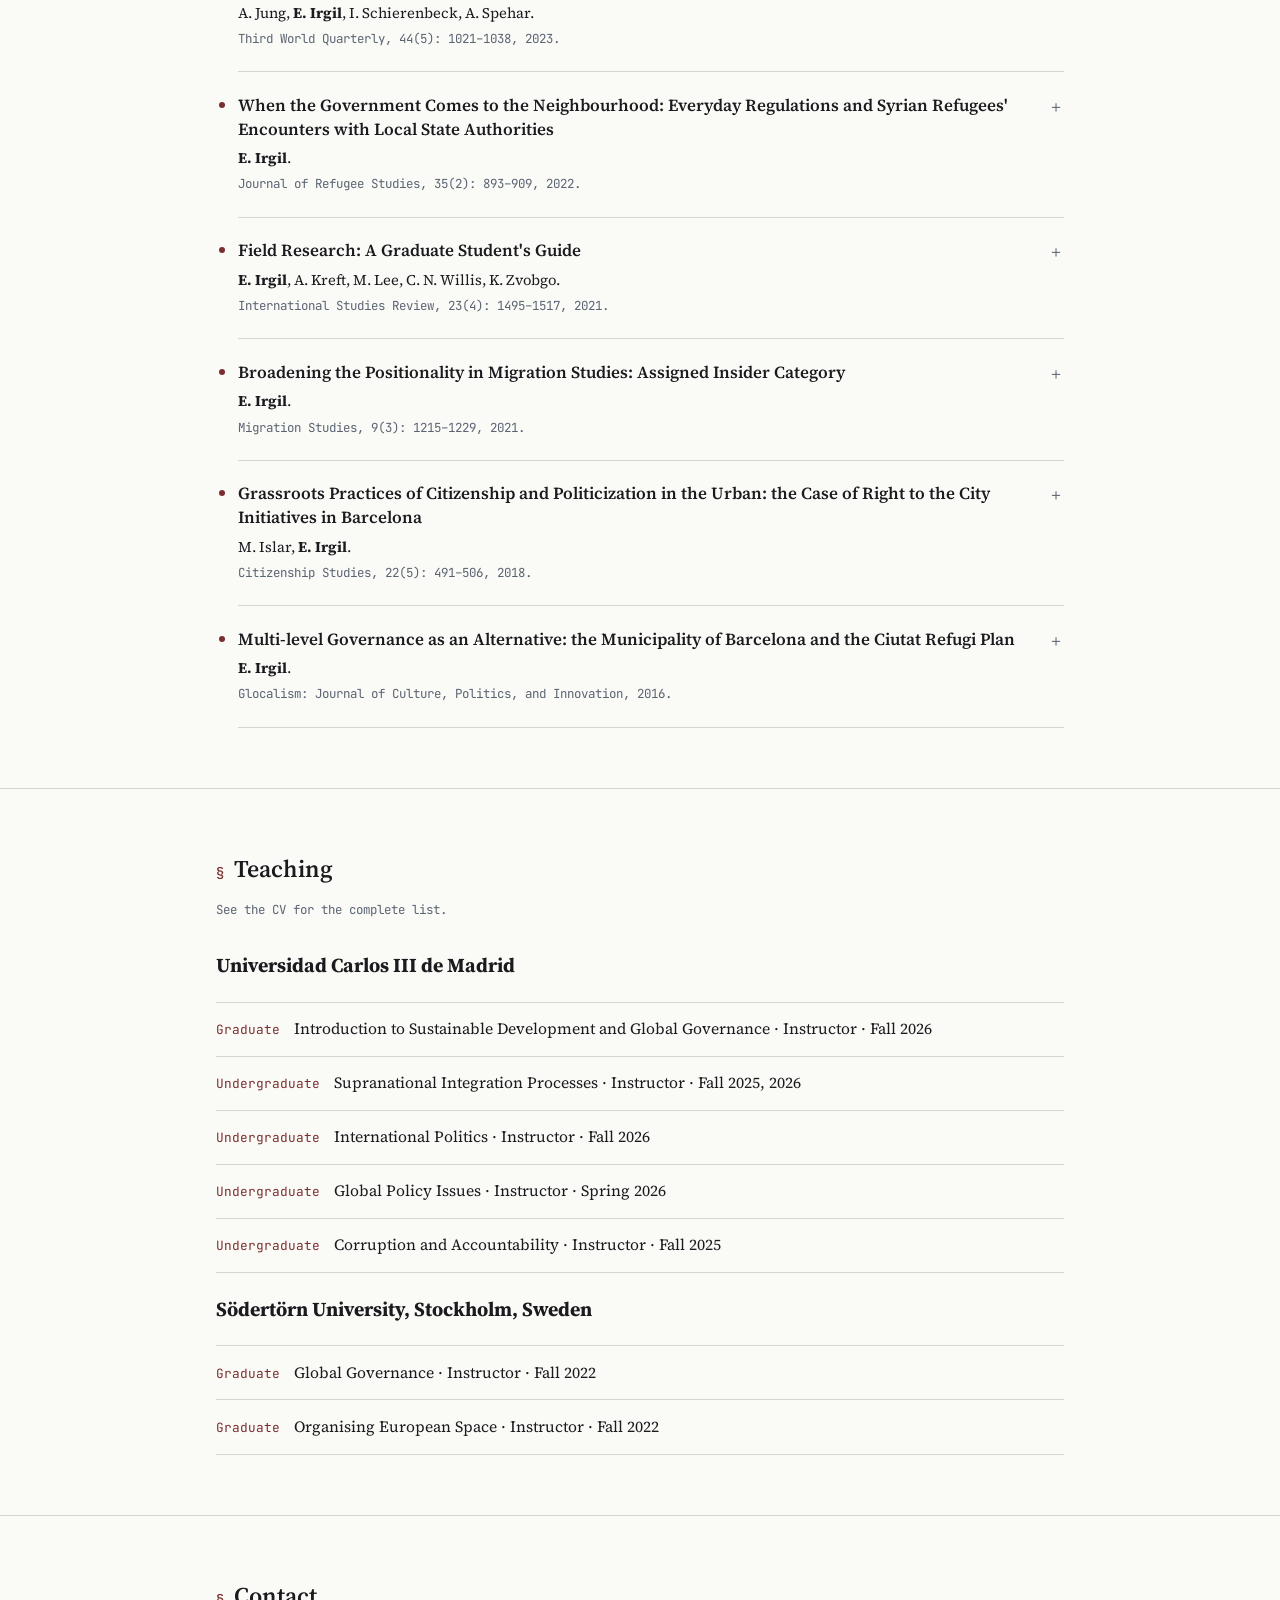
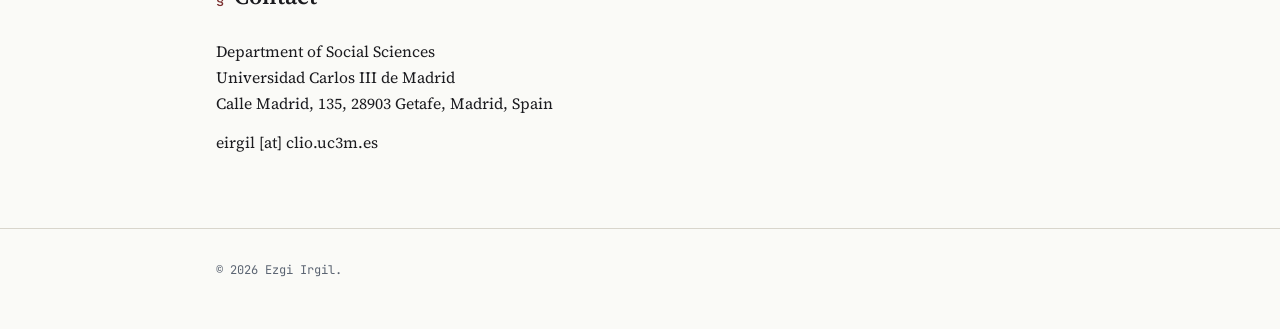
==== commit f9cb038b: "Correct spelling of 'Doctora' to 'Doctor'" ====
--- a/index.html
+++ b/index.html
@@ -26,7 +26,7 @@
         <li><a href="#about">About</a></li>
         <li><a href="#publications">Publications</a></li>
         <li><a href="#teaching">Teaching</a></li>
-        <li><a href="Ezgi_Irgil_CV_03072026.pdf" target="_blank" rel="noopener">CV</a></li>
+        <li><a href="Ezgi_Irgil_CV_09072026.pdf" target="_blank" rel="noopener">CV</a></li>
         <li><a href="#contact">Contact</a></li>
       </ul>
     </nav>
@@ -45,7 +45,7 @@
       <div class="about-copy">
         <h2><span class="section-index">§</span> About</h2>
         <p>
-          I am an Assistant Professor (Profesora Ayudante Doctora) in the
+          I am an Assistant Professor (Profesora Ayudante Doctor) in the
           Department of Social Sciences at Universidad Carlos III de
           Madrid (UC3M). My work lies at the intersection of politics and forced migration, concentrating on three areas: (1) migration diplomacy and refugee commodification 
           through international relations, (2) everyday politics of forced migration with a focus on political behaviour and attitudes, and (3) anti-immigrant political parties in 
@@ -62,7 +62,7 @@
           Relations from Boğaziçi University (Turkey).
         </p>
         <p class="links-line">
-          <a href="Ezgi_Irgil_CV_03072026.pdf">CV (PDF)</a>
+          <a href="Ezgi_Irgil_CV_09072026.pdf">CV (PDF)</a>
           <span aria-hidden="true">·</span>
           <a href="https://scholar.google.com/citations?user=ToLmwoIAAAAJ&hl=en" target="_blank" rel="noopener">Google Scholar</a>
           <span aria-hidden="true">·</span>
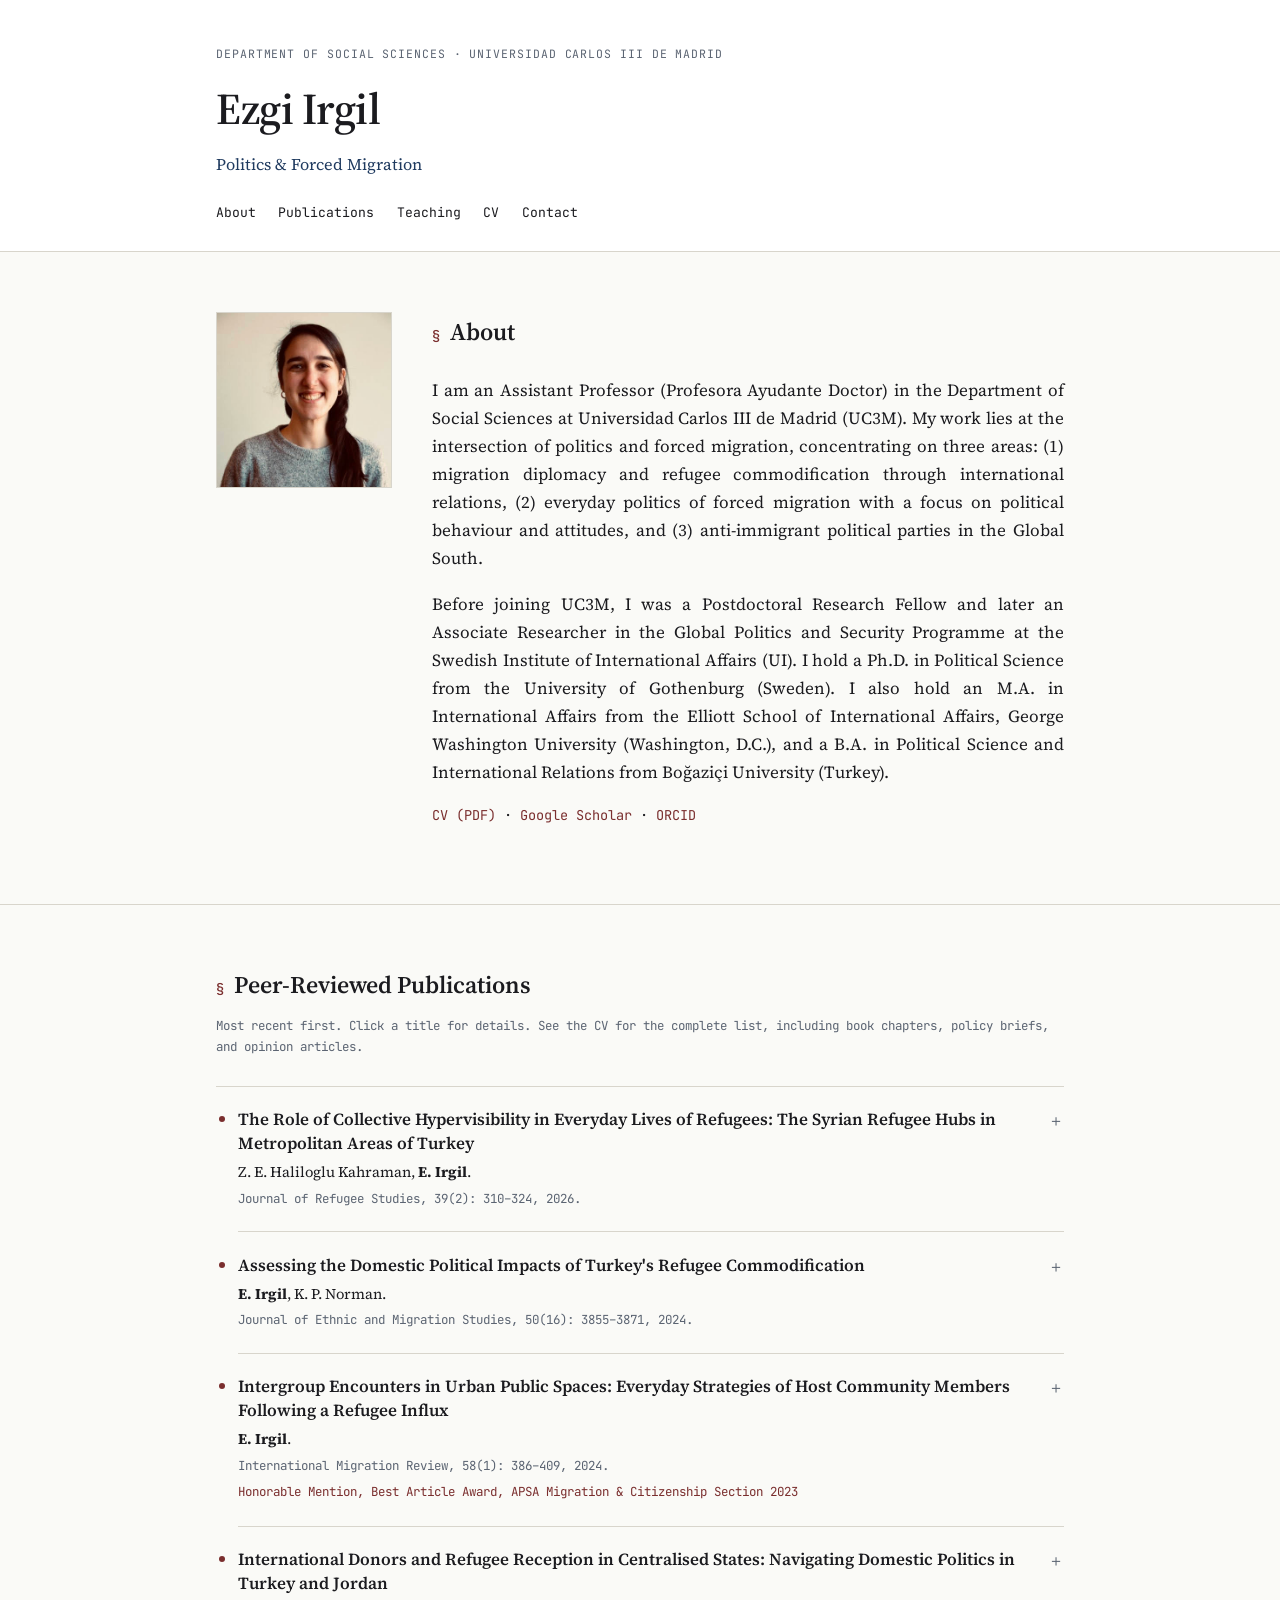
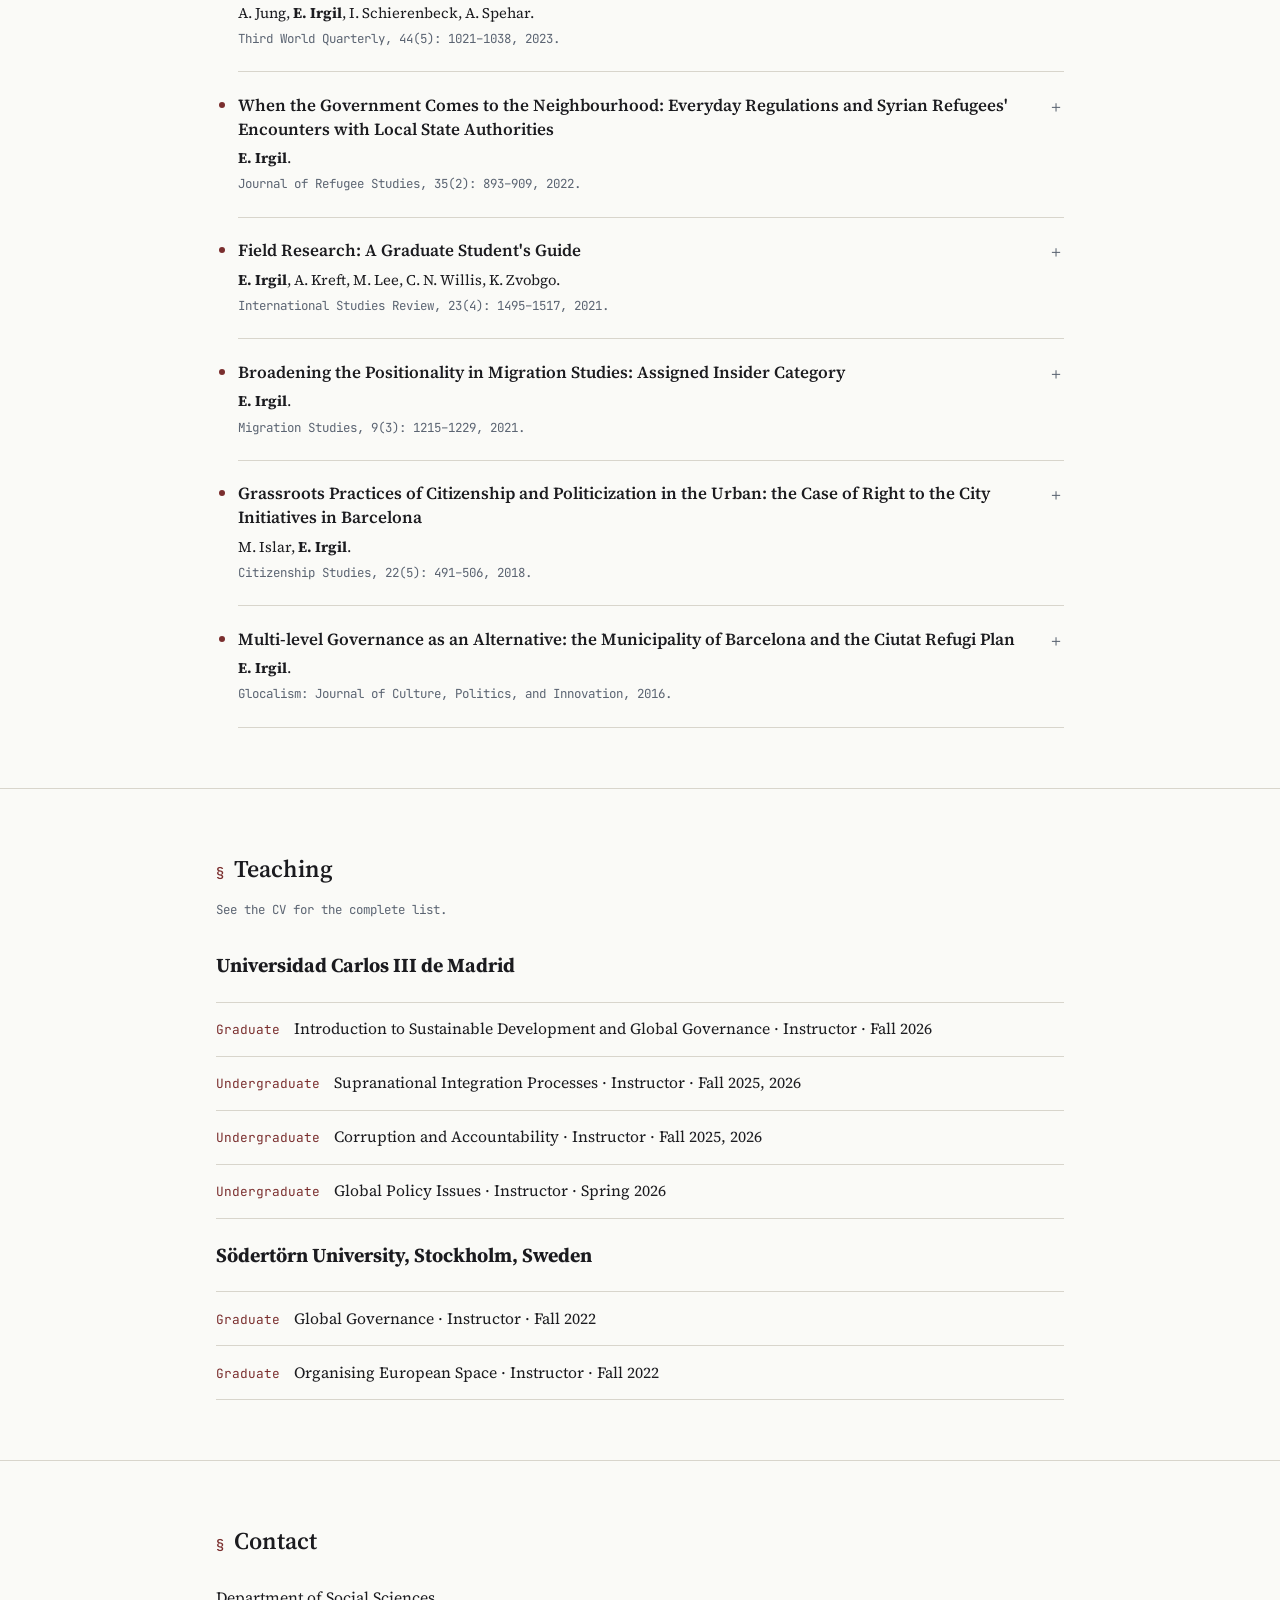
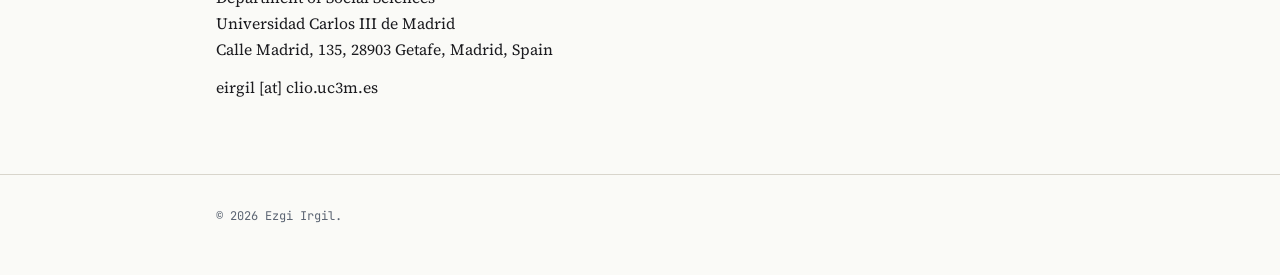
==== commit d45a162c: "Update index.html" ====
--- a/index.html
+++ b/index.html
@@ -228,9 +228,9 @@
       <ul class="teaching-list">
         <li><span class="course-code">Graduate</span> Introduction to Sustainable Development and Global Governance · Instructor · Fall 2026</li>
         <li><span class="course-code">Undergraduate</span> Supranational Integration Processes · Instructor · Fall 2025, 2026</li>
-        <li><span class="course-code">Undergraduate</span> International Politics · Instructor · Fall 2026</li>
+        <li><span class="course-code">Undergraduate</span> Corruption and Accountability · Instructor · Fall 2025, 2026</li>
         <li><span class="course-code">Undergraduate</span> Global Policy Issues · Instructor · Spring 2026</li>
-        <li><span class="course-code">Undergraduate</span> Corruption and Accountability · Instructor · Fall 2025</li>
+        
       </ul>
 
       <h3 class="teaching-group">Södertörn University, Stockholm, Sweden</h3>
